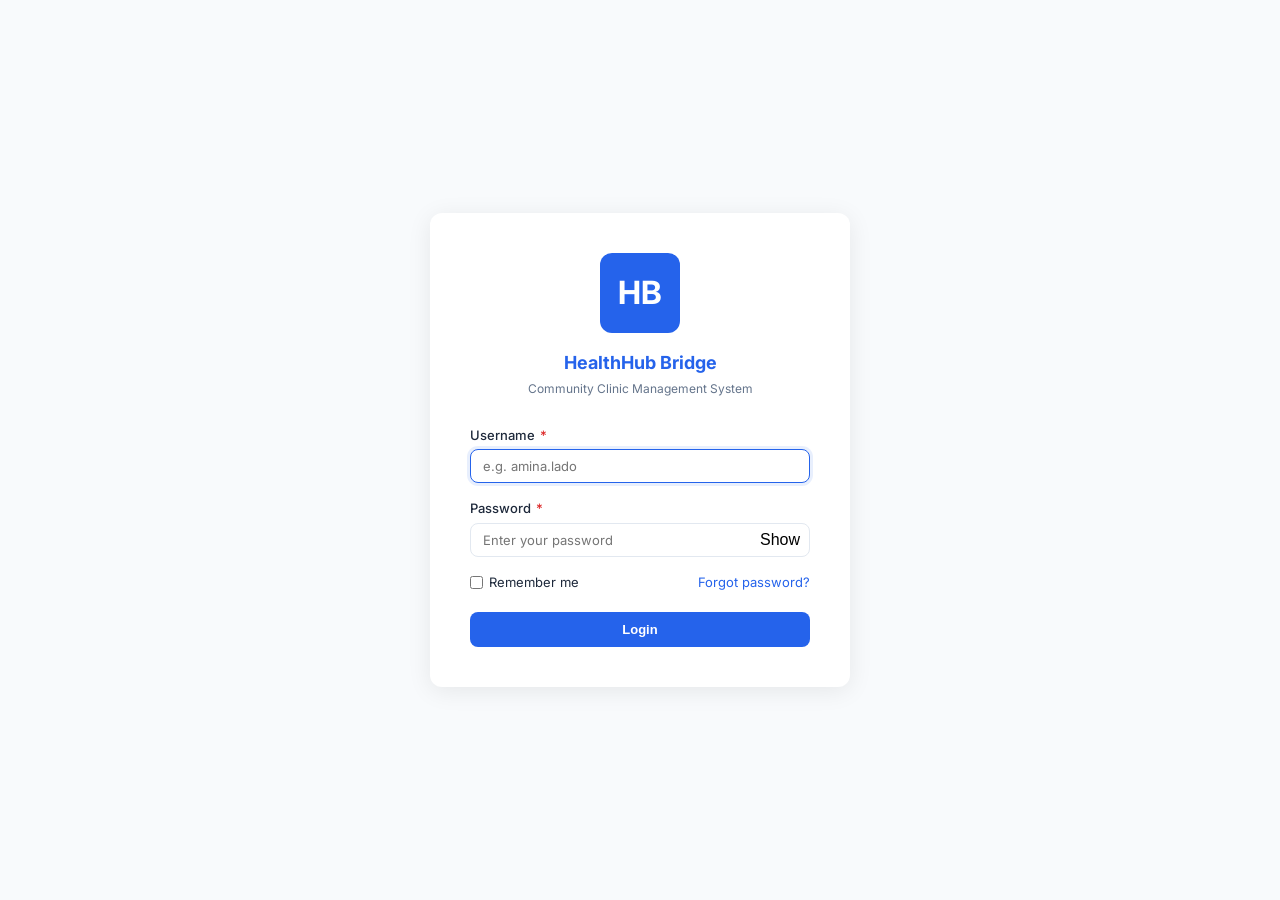
==== frontend/appointments/index.html @ 20149ac3 "feat: implement appointments management page" ====
<!DOCTYPE html>
<html lang="en">
<head>
  <meta charset="UTF-8">
  <meta name="viewport" content="width=device-width, initial-scale=1.0">
  <title>Appointments — CCMS</title>
  <link rel="stylesheet" href="../assets/css/style.css">
</head>
<body>

<div id="global-spinner"
     style="display:none;position:fixed;inset:0;
            background:rgba(255,255,255,0.7);
            z-index:9999;align-items:center;
            justify-content:center;">
  <span class="spinner spinner-dark"
        style="width:36px;height:36px;"></span>
</div>

<div class="modal-overlay" id="view-modal">
  <div class="modal" style="max-width:520px;">
    <div class="modal-header">
      <h3 class="modal-title">Appointment Details</h3>
      <button class="modal-close" onclick="closeViewModal()">X</button>
    </div>

    <div style="margin-bottom:16px;">
      <div style="display:grid;grid-template-columns:1fr 1fr;gap:10px;">
        <div>
          <div style="font-size:11px;color:var(--text-muted);margin-bottom:2px;">Patient Name</div>
          <div style="font-weight:600;font-size:14px;" id="vm-patient-name">—</div>
        </div>
        <div>
          <div style="font-size:11px;color:var(--text-muted);margin-bottom:2px;">Clinic Number</div>
          <div style="font-weight:600;font-size:14px;" id="vm-clinic-number">—</div>
        </div>
        <div>
          <div style="font-size:11px;color:var(--text-muted);margin-bottom:2px;">Doctor</div>
          <div style="font-size:13px;" id="vm-doctor">—</div>
        </div>
        <div>
          <div style="font-size:11px;color:var(--text-muted);margin-bottom:2px;">Date & Time</div>
          <div style="font-size:13px;" id="vm-datetime">—</div>
        </div>
        <div style="grid-column:1/-1;">
          <div style="font-size:11px;color:var(--text-muted);margin-bottom:2px;">Reason</div>
          <div style="font-size:13px;" id="vm-reason">—</div>
        </div>
      </div>
    </div>

    <hr style="border:none;border-top:1px solid var(--border);margin:0 0 16px;">

    <div>
      <div style="font-size:11px;color:var(--text-muted);margin-bottom:10px;font-weight:600;text-transform:uppercase;letter-spacing:.5px;">Consultation Status</div>
      <div style="display:flex;align-items:center;gap:12px;margin-bottom:16px;">
        <div id="vm-step-pending" style="display:flex;align-items:center;gap:6px;font-size:13px;">
          <span id="vm-dot-pending" style="width:10px;height:10px;border-radius:50%;background:#94A3B8;display:inline-block;"></span>
          Pending
        </div>
        <div style="flex:1;height:2px;background:var(--border);" id="vm-line-1"></div>
        <div id="vm-step-approved" style="display:flex;align-items:center;gap:6px;font-size:13px;color:var(--text-muted);">
          <span id="vm-dot-approved" style="width:10px;height:10px;border-radius:50%;background:#E2E8F0;display:inline-block;"></span>
          Approved
        </div>
        <div style="flex:1;height:2px;background:var(--border);" id="vm-line-2"></div>
        <div id="vm-step-completed" style="display:flex;align-items:center;gap:6px;font-size:13px;color:var(--text-muted);">
          <span id="vm-dot-completed" style="width:10px;height:10px;border-radius:50%;background:#E2E8F0;display:inline-block;"></span>
          Completed
        </div>
      </div>

      <div id="vm-actions" style="display:flex;gap:8px;flex-wrap:wrap;"></div>
    </div>

    <div class="modal-footer" style="margin-top:16px;">
      <button class="btn btn-outline" onclick="closeViewModal()">Close</button>
    </div>
  </div>
</div>

<!-- Consultation Modal (doctor only) -->
<div class="modal-overlay" id="consultation-modal">
  <div class="modal" style="max-width:600px;">
    <div class="modal-header">
      <h3 class="modal-title" id="cons-title">Consultation</h3>
      <button class="modal-close" onclick="closeConsultationModal()">X</button>
    </div>

    <div id="cons-patient-banner"
         style="background:var(--bg);border:1px solid var(--border);border-radius:10px;padding:10px 14px;margin-bottom:18px;font-size:13px;display:flex;gap:24px;">
      <div><span style="color:var(--text-muted);">Patient: </span><strong id="cons-patient-name">—</strong></div>
      <div><span style="color:var(--text-muted);">Clinic #: </span><strong id="cons-clinic-num">—</strong></div>
      <div><span style="color:var(--text-muted);">Date: </span><strong id="cons-date">—</strong></div>
    </div>

    <!-- Notes -->
    <div class="form-group">
      <label class="form-label">Consultation Notes</label>
      <textarea id="cons-notes" class="form-control" rows="3"
                placeholder="Observations, examination findings, treatment given..."></textarea>
    </div>

    <!-- Diagnoses -->
    <div class="form-group">
      <label class="form-label">Diagnoses</label>
      <div id="diagnoses-list" style="display:flex;flex-direction:column;gap:6px;margin-bottom:6px;"></div>
      <button type="button" class="btn btn-outline btn-sm" onclick="addDiagnosisRow()">+ Add Diagnosis</button>
    </div>

    <!-- Prescriptions -->
    <div class="form-group">
      <label class="form-label">Prescriptions</label>
      <div id="prescriptions-list" style="display:flex;flex-direction:column;gap:8px;margin-bottom:6px;"></div>
      <button type="button" class="btn btn-outline btn-sm" onclick="addPrescriptionRow()">+ Add Prescription</button>
    </div>

    <div class="modal-footer">
      <button class="btn btn-outline" onclick="closeConsultationModal()">Cancel</button>
      <button class="btn btn-primary" onclick="submitConsultation()">Save &amp; Complete Appointment</button>
    </div>
  </div>
</div>

<div class="modal-overlay" id="booking-modal">
  <div class="modal" style="max-width:540px;">
    <div class="modal-header">
      <h3 class="modal-title">Schedule Appointment</h3>
      <button class="modal-close" onclick="closeBookingModal()">X</button>
    </div>

    <!-- Step indicator -->
    <div style="display:flex;align-items:center;margin-bottom:20px;">
      <div id="step1-indicator" style="display:flex;align-items:center;gap:6px;font-size:12px;font-weight:600;color:#2563EB;">
        <span id="step1-dot" style="width:22px;height:22px;border-radius:50%;background:#2563EB;color:white;display:flex;align-items:center;justify-content:center;font-size:11px;">1</span>
        Patient
      </div>
      <div style="flex:1;height:2px;background:var(--border);margin:0 6px;"></div>
      <div id="step2-indicator" style="display:flex;align-items:center;gap:6px;font-size:12px;font-weight:600;color:var(--text-muted);">
        <span id="step2-dot" style="width:22px;height:22px;border-radius:50%;background:#E2E8F0;color:#94A3B8;display:flex;align-items:center;justify-content:center;font-size:11px;">2</span>
        Doctor & Date
      </div>
      <div style="flex:1;height:2px;background:var(--border);margin:0 6px;"></div>
      <div id="step3-indicator" style="display:flex;align-items:center;gap:6px;font-size:12px;font-weight:600;color:var(--text-muted);">
        <span id="step3-dot" style="width:22px;height:22px;border-radius:50%;background:#E2E8F0;color:#94A3B8;display:flex;align-items:center;justify-content:center;font-size:11px;">3</span>
        Time & Reason
      </div>
    </div>

    <!-- Step 1: Patient -->
    <div id="booking-step-1">
      <div class="form-group">
        <label class="form-label">Search Patient <span class="required">*</span></label>
        <input type="text" id="patient-search-input" class="form-control"
               placeholder="Type patient name or clinic number..." autocomplete="off">
        <div id="patient-search-results"
             style="border:1px solid var(--border);border-radius:8px;max-height:160px;overflow-y:auto;display:none;background:white;box-shadow:var(--shadow);"></div>
        <input type="hidden" id="selected-patient-id">
        <div id="selected-patient-display" style="margin-top:6px;font-size:12px;color:var(--success);font-weight:500;"></div>
      </div>
      <div class="modal-footer">
        <button class="btn btn-outline" onclick="closeBookingModal()">Cancel</button>
        <button class="btn btn-primary" onclick="bookingNextStep(2)">Next: Choose Doctor →</button>
      </div>
    </div>

    <!-- Step 2: Doctor & Date -->
    <div id="booking-step-2" style="display:none;">
      <div class="form-group">
        <label class="form-label">Select Doctor <span class="required">*</span></label>
        <div id="doctor-cards" style="display:grid;grid-template-columns:1fr 1fr;gap:8px;max-height:200px;overflow-y:auto;"></div>
        <input type="hidden" id="booking-doctor">
      </div>
      <div class="form-group">
        <label class="form-label">Appointment Date <span class="required">*</span></label>
        <input type="date" id="booking-date" class="form-control" onchange="loadAvailableSlots()">
        <div style="font-size:11px;color:var(--text-muted);margin-top:4px;">Select a doctor first, then pick a date to see available slots</div>
      </div>
      <div class="modal-footer">
        <button class="btn btn-outline" onclick="bookingNextStep(1)">← Back</button>
        <button class="btn btn-primary" onclick="bookingNextStep(3)">Next: Pick Time →</button>
      </div>
    </div>

    <!-- Step 3: Time & Reason -->
    <div id="booking-step-3" style="display:none;">
      <div class="form-group">
        <label class="form-label">Available Time Slots <span class="required">*</span></label>
        <div id="time-slots" style="display:flex;flex-wrap:wrap;gap:8px;padding:4px 0;">
          <span style="font-size:12px;color:var(--text-muted);">Select a doctor and date first</span>
        </div>
        <input type="hidden" id="selected-time">
      </div>
      <div class="form-group">
        <label class="form-label">Reason for Visit</label>
        <textarea id="booking-reason" class="form-control" rows="2" placeholder="Briefly describe the reason for this appointment..."></textarea>
      </div>
      <div class="modal-footer">
        <button class="btn btn-outline" onclick="bookingNextStep(2)">← Back</button>
        <button class="btn btn-primary" onclick="submitBooking()">Confirm Appointment</button>
      </div>
    </div>

  </div>
</div>

<div class="layout">
  <div id="header-slot"></div>
  <div id="sidebar-slot"></div>

  <main class="main">

    <div class="page-header">
      <h1 class="page-title">Appointments</h1>
      <button class="btn btn-primary"
              data-role="admin,receptionist"
              onclick="openBookingModal()">
        + Schedule Appointment
      </button>
    </div>

    <div class="tabs">
      <button class="tab-btn active"
              onclick="switchView('list', this)">
        List View
      </button>
      <button class="tab-btn"
              onclick="switchView('calendar', this)">
        Calendar View
      </button>
    </div>

    <div style="margin-bottom:16px;">
      <div style="position:relative;max-width:400px;">
        <span style="position:absolute;left:11px;top:50%;transform:translateY(-50%);color:var(--text-muted);font-size:14px;pointer-events:none;">Search</span>
        <input type="text" id="apt-search" placeholder="Search patient, doctor, or reason..."
          style="width:100%;padding:9px 36px;border:1px solid var(--border);border-radius:var(--radius);font-size:13px;font-family:'Inter',sans-serif;outline:none;background:white;color:var(--text);transition:border-color .15s,box-shadow .15s;"
          oninput="filterAppointments(this.value)"
          onfocus="this.style.borderColor='var(--primary)';this.style.boxShadow='0 0 0 3px rgba(37,99,235,0.1)'"
          onblur="this.style.borderColor='var(--border)';this.style.boxShadow='none'" />
        <button id="apt-search-clear" onclick="clearAptSearch()"
          style="display:none;position:absolute;right:10px;top:50%;transform:translateY(-50%);background:none;border:none;color:var(--text-muted);font-size:16px;cursor:pointer;line-height:1;">Clear</button>
      </div>
    </div>

    <div id="view-list">
      <div class="table-wrapper">
        <table>
          <thead>
            <tr>
              <th>Patient</th>
              <th>Doctor</th>
              <th>Date & Time</th>
              <th>Reason</th>
              <th>Status</th>
              <th>Actions</th>
            </tr>
          </thead>
          <tbody id="appointments-tbody">
            <tr><td colspan="6">
              <div class="empty-state">
                <div class="empty-state-text">
                  No appointments booked yet
                </div>
              </div>
            </td></tr>
          </tbody>
        </table>
        <div class="pagination">
          <span class="pagination-info"
                id="apt-pagination-info"></span>
          <div id="apt-pagination-controls"
               style="display:flex;gap:4px;">
          </div>
        </div>
      </div>
    </div>

    <div id="view-calendar" style="display:none;">
      <div class="card">
        <div style="display:flex;
                    align-items:center;
                    justify-content:space-between;
                    margin-bottom:16px;">
          <button class="btn btn-outline btn-sm"
                  onclick="changeWeek(-1)">
            ← Prev Week
          </button>
          <strong id="week-label"
                  style="font-size:14px;">
          </strong>
          <button class="btn btn-outline btn-sm"
                  onclick="changeWeek(1)">
            Next Week →
          </button>
        </div>
        <div id="calendar-grid"
             style="overflow-x:auto;">
        </div>
      </div>
    </div>

  </main>
</div>

<script src="../assets/js/utils.js"></script>
<script>

// Page bootstrap: auth, shell layout, and role-based UI visibility.
authGuard();

document.getElementById('header-slot').outerHTML = renderHeader();
document.getElementById('sidebar-slot').outerHTML = renderSidebar('appointments');

applyRoleVisibility();

// Shared page state for list, booking wizard, and calendar views.
const role = sessionStorage.getItem('role');
let allAppointments = [];
let filteredAppointments = [];
let allDoctors = [];
let currentPage = 1;
const perPage = 10;
let currentWeekOffset = 0;

const doctorColors = ['#DBEAFE', '#DCFCE7', '#FEF3C7', '#FCE7F3', '#EDE9FE'];

// Data loading
async function loadAppointments() {
  try {
    const data = await apiFetch('/api/appointments');
    allAppointments = data?.appointments ?? [];
    filteredAppointments = [...allAppointments];
    currentPage = 1;
    renderTable();
  } catch (e) {
    document.getElementById('appointments-tbody').innerHTML = `
      <tr><td colspan="6">
        <div class="empty-state">
          <div class="empty-state-text">
            Could not load appointments. Please try again.
          </div>
        </div>
      </td></tr>`;
  }
}

async function loadDoctorsForBooking() {
  try {
    const data = await apiFetch('/api/doctors');
    allDoctors = data?.doctors ?? [];
  } catch (e) {}
}

function renderDoctorCards() {
  const container = document.getElementById('doctor-cards');
  if (!container) return;
  if (allDoctors.length === 0) {
    container.innerHTML = `<div style="font-size:13px;color:var(--text-muted);grid-column:1/-1;">No doctors available</div>`;
    return;
  }
  container.innerHTML = allDoctors.map(d => `
    <div id="doc-card-${d.doctor_id}"
         onclick="selectDoctorCard(${d.doctor_id})"
         style="border:2px solid var(--border);border-radius:10px;padding:10px 12px;cursor:pointer;transition:border-color .15s,background .15s;">
      <div style="font-weight:600;font-size:13px;margin-bottom:2px;">${d.full_name}</div>
      <div style="font-size:11px;color:var(--text-muted);">${d.specialization ?? ''}</div>
    </div>
  `).join('');
}

function selectDoctorCard(doctorId) {
  document.getElementById('booking-doctor').value = doctorId;
  document.querySelectorAll('[id^="doc-card-"]').forEach(el => {
    el.style.borderColor = 'var(--border)';
    el.style.background = '';
  });
  const card = document.getElementById(`doc-card-${doctorId}`);
  if (card) { card.style.borderColor = '#2563EB'; card.style.background = '#EFF6FF'; }
  loadAvailableSlots();
}

// Appointment list rendering + search
function renderTable() {
  const tbody = document.getElementById('appointments-tbody');
  const result = paginate(filteredAppointments, currentPage, perPage);

  if (result.items.length === 0) {
    tbody.innerHTML = `
      <tr><td colspan="6">
        <div class="empty-state">
          <div class="empty-state-text">
            No appointments booked yet
          </div>
        </div>
      </td></tr>`;

    document.getElementById('apt-pagination-info').textContent = '';
    document.getElementById('apt-pagination-controls').innerHTML='';
    return;
  }

  tbody.innerHTML = result.items.map(a => `
    <tr>
      <td>
        <div style="font-weight:500;">
          ${a.first_name ?? ''} ${a.last_name ?? ''}
        </div>
      </td>
      <td>${a.doctor_name ?? '—'}</td>
      <td>
        ${formatDate(a.appointment_datetime)}
        <span style="color:var(--text-muted);font-size:12px;">
          ${formatTime(a.appointment_datetime)}
        </span>
      </td>
      <td style="max-width:200px;white-space:nowrap;overflow:hidden;text-overflow:ellipsis;">
        ${a.reason ?? '—'}
      </td>
      <td>${renderStatusTracker(a.status, viewApprovedIds.has(a.appointment_id))}</td>
      <td>
        <div style="display:flex;gap:4px;">
          <button class="btn btn-outline btn-sm" onclick="openViewModal(${a.appointment_id})">View</button>
          ${a.status === 'Scheduled' && (role === 'admin' || role === 'receptionist') ? `
            <button class="btn btn-danger btn-sm" onclick="cancelAppointment(${a.appointment_id})">Cancel</button>
          ` : ''}
        </div>
      </td>
    </tr>
  `).join('');

  document.getElementById('apt-pagination-info').textContent =
    `Showing ${result.start}–${result.end} of ${result.total} appointments`;

  renderPagination('apt-pagination-controls', result.totalPages, currentPage, (page) => {
    currentPage = page;
    renderTable();
  });
}

function renderStatusTracker(status, isApproved) {
  const step = status === 'Completed' ? 3 : (isApproved ? 2 : 1);
  const dot = (active) => `<span style="width:8px;height:8px;border-radius:50%;display:inline-block;background:${active ? '#22C55E' : '#E2E8F0'};"></span>`;
  const line = (active) => `<span style="display:inline-block;width:18px;height:2px;background:${active ? '#22C55E' : '#E2E8F0'};vertical-align:middle;margin:0 2px;"></span>`;
  const label = (text, color, bold) => `<span style="font-size:11px;color:${color};${bold ? 'font-weight:600;' : ''}">${text}</span>`;

  if (status === 'Cancelled' || status === 'No-show') {
    return renderBadge(status);
  }

  return `<div style="display:flex;align-items:center;gap:2px;white-space:nowrap;">
    ${dot(step >= 1)}${label('Pending', step === 1 ? '#F59E0B' : '#64748B', step === 1)}
    ${line(step >= 2)}
    ${dot(step >= 2)}${label('Approved', step === 2 ? '#2563EB' : (step > 2 ? '#64748B' : '#CBD5E1'), step === 2)}
    ${line(step >= 3)}
    ${dot(step >= 3)}${label('Completed', step === 3 ? '#22C55E' : '#CBD5E1', step === 3)}
  </div>`;
}

function filterAppointments(query) {
  const q = query.trim().toLowerCase();
  document.getElementById('apt-search-clear').style.display = q ? 'block' : 'none';
  filteredAppointments = q
    ? allAppointments.filter(a =>
        `${a.first_name ?? ''} ${a.last_name ?? ''}`.toLowerCase().includes(q) ||
        (a.doctor_name ?? '').toLowerCase().includes(q) ||
        (a.reason ?? '').toLowerCase().includes(q) ||
        (a.status ?? '').toLowerCase().includes(q)
      )
    : [...allAppointments];
  currentPage = 1;
  renderTable();
}

function clearAptSearch() {
  const input = document.getElementById('apt-search');
  input.value = '';
  document.getElementById('apt-search-clear').style.display = 'none';
  filteredAppointments = [...allAppointments];
  currentPage = 1;
  renderTable();
  input.focus();
}

function applyFilters() {}
function clearFilters() {}

// Appointment status updates
async function cancelAppointment(id) {
  if (!confirm('Are you sure you want to cancel this appointment?')) return;

  try {
    await apiFetch(`/api/appointments/${id}`, {
      method: 'PATCH',
      body: JSON.stringify({ status: 'Cancelled' })
    });
    showToast('Appointment cancelled', 'success');
    loadAppointments();
  } catch (e) {
    showToast(e.message || 'Failed to cancel appointment', 'error');
  }
}

async function completeAppointment(id) {
  try {
    await apiFetch(`/api/appointments/${id}`, {
      method: 'PATCH',
      body: JSON.stringify({ status: 'Completed' })
    });
    showToast('Appointment marked as completed', 'success');
    await loadAppointments();
    if (document.getElementById('view-calendar').style.display !== 'none') renderCalendar();
  } catch (e) {
    showToast(e.message || 'Failed to update appointment', 'error');
  }
}

// Booking modal workflow (patient -> doctor/date -> slot)
function openBookingModal() {
  document.getElementById('booking-date').min = new Date().toISOString().split('T')[0];
  bookingNextStep(1);
  document.getElementById('booking-modal').classList.add('open');
}

function bookingNextStep(step) {
  if (step === 2 && !document.getElementById('selected-patient-id').value) {
    showToast('Please select a patient first', 'error'); return;
  }
  if (step === 3) {
    if (!document.getElementById('booking-doctor').value) {
      showToast('Please select a doctor', 'error'); return;
    }
    if (!document.getElementById('booking-date').value) {
      showToast('Please select a date', 'error'); return;
    }
  }

  [1, 2, 3].forEach(s => {
    document.getElementById(`booking-step-${s}`).style.display = s === step ? 'block' : 'none';
  });

  if (step === 2) renderDoctorCards();

  const colors = { active: '#2563EB', done: '#22C55E', inactive: '#E2E8F0' };
  const textColors = { active: '#2563EB', done: '#22C55E', inactive: 'var(--text-muted)' };
  [1, 2, 3].forEach(s => {
    const dot = document.getElementById(`step${s}-dot`);
    const ind = document.getElementById(`step${s}-indicator`);
    if (!dot || !ind) return;
    if (s < step) {
      dot.style.background = colors.done; dot.style.color = 'white'; ind.style.color = textColors.done;
    } else if (s === step) {
      dot.style.background = colors.active; dot.style.color = 'white'; ind.style.color = textColors.active;
    } else {
      dot.style.background = colors.inactive; dot.style.color = '#94A3B8'; ind.style.color = textColors.inactive;
    }
  });
}

function closeBookingModal() {
  document.getElementById('booking-modal').classList.remove('open');
  document.getElementById('patient-search-input').value = '';
  document.getElementById('selected-patient-id').value = '';
  document.getElementById('selected-patient-display').textContent = '';
  document.getElementById('booking-doctor').value = '';
  document.getElementById('booking-date').value = '';
  document.getElementById('booking-reason').value = '';
  document.getElementById('time-slots').innerHTML =
    `<span style="font-size:12px;color:var(--text-muted);">Select a doctor and date first</span>`;
  document.getElementById('selected-time').value = '';
  document.querySelectorAll('[id^="doc-card-"]').forEach(el => {
    el.style.borderColor = 'var(--border)';
    el.style.background = '';
  });
  bookingNextStep(1);
}

const searchPatients = debounce(async (query) => {
  if (query.length < 2) {
    document.getElementById('patient-search-results').style.display = 'none';
    return;
  }

  try {
    const data = await apiFetch(`/api/patients?search=${encodeURIComponent(query)}`);
    const patients = data?.patients ?? [];
    const resultsEl = document.getElementById('patient-search-results');

    if (patients.length === 0) {
      resultsEl.innerHTML = `
        <div style="padding:10px 12px;font-size:13px;color:var(--text-muted);">
          No patients found
        </div>`;
    } else {
      resultsEl.innerHTML = patients.slice(0, 6).map(p => `
        <div onclick="selectPatient(${p.patient_id},'${p.first_name} ${p.last_name}','${p.clinic_number}')"
             style="padding:10px 12px;cursor:pointer;font-size:13px;border-bottom:1px solid var(--border);"
             onmouseover="this.style.background='var(--bg)'"
             onmouseout="this.style.background='white'">
          <strong>${p.first_name} ${p.last_name}</strong>
          <span style="color:var(--text-muted);margin-left:6px;">
            ${p.clinic_number}
          </span>
        </div>
      `).join('');
    }

    resultsEl.style.display = 'block';

  } catch (e) {}
}, 300);

document.getElementById('patient-search-input').addEventListener('input', (e) => {
  searchPatients(e.target.value);
});

function selectPatient(id, name, clinicNum) {
  document.getElementById('selected-patient-id').value = id;
  document.getElementById('patient-search-input').value = `${name} (${clinicNum})`;
  document.getElementById('selected-patient-display').textContent = `${name} selected`;
  document.getElementById('patient-search-results').style.display = 'none';
}

document.addEventListener('click', (e) => {
  if (!e.target.closest('#patient-search-input') && !e.target.closest('#patient-search-results')) {
    document.getElementById('patient-search-results').style.display = 'none';
  }
});

async function loadAvailableSlots() {
  const doctorId = document.getElementById('booking-doctor').value;
  const date = document.getElementById('booking-date').value;
  const slotsEl = document.getElementById('time-slots');

  if (!doctorId || !date) return;

  slotsEl.innerHTML = `<span class="spinner spinner-dark" style="width:16px;height:16px;"></span>`;
  document.getElementById('selected-time').value = '';

  try {
    const data = await apiFetch(`/api/doctor-schedules/${doctorId}?date=${date}`);

    if (!data.available) {
      const [y, m, d] = date.split('-').map(Number);
      const dayOfWeek = new Date(y, m - 1, d).getDay();
      const isWeekend = dayOfWeek === 0 || dayOfWeek === 6;
      slotsEl.innerHTML = `<span style="font-size:12px;color:var(--danger);">${isWeekend ? 'Doctor does not work on weekends' : 'Doctor does not work on this day'}</span>`;
      return;
    }

    // Build hourly slots from start_time (e.g. "08:00:00") until 17:00
    const startHour = parseInt((data.start_time ?? '08:00:00').split(':')[0]);
    const allSlots = [];
    for (let h = startHour; h <= 17; h++) {
      allSlots.push(`${String(h).padStart(2,'0')}:00`);
    }

    // Filter out already-booked slots and past slots if booking for today
    const booked = (data.booked_slots ?? []).map(b => {
      const t = b.split(' ')[1] ?? b;
      return t.substring(0, 5);
    });

    const todayStr = new Date().toISOString().split('T')[0];
    const nowHour  = new Date().getHours();

    const available = allSlots.filter(s => {
      if (booked.includes(s)) return false;
      if (date === todayStr && parseInt(s.split(':')[0]) <= nowHour) return false;
      return true;
    });

    if (available.length === 0) {
      slotsEl.innerHTML = `<span style="font-size:12px;color:var(--danger);">No available slots for this date</span>`;
      return;
    }

    slotsEl.innerHTML = available.map(slot => `
      <button type="button" class="btn btn-outline btn-sm" id="slot-${slot}" onclick="selectSlot('${slot}')">
        ${slot}
      </button>
    `).join('');

  } catch (e) {
    slotsEl.innerHTML = `<span style="font-size:12px;color:var(--danger);">Could not load slots. Try again.</span>`;
  }
}

function selectSlot(time) {
  document.querySelectorAll('[id^="slot-"]').forEach(b => {
    b.style.background = '';
    b.style.color = '';
  });

  const btn = document.getElementById(`slot-${time}`);
  if (btn) {
    btn.style.background = 'var(--primary)';
    btn.style.color = 'white';
  }

  document.getElementById('selected-time').value = time;
}

async function submitBooking() {
  const patientId = document.getElementById('selected-patient-id').value;
  const doctorId = document.getElementById('booking-doctor').value;
  const date = document.getElementById('booking-date').value;
  const time = document.getElementById('selected-time').value;
  const reason = document.getElementById('booking-reason').value;

  if (!patientId || !doctorId || !date || !time) {
    showToast('Please select patient, doctor, date and time slot', 'error');
    return;
  }

  try {
    await apiFetch('/api/appointments', {
      method: 'POST',
      body: JSON.stringify({
        patient_id: parseInt(patientId),
        doctor_id:  parseInt(doctorId),
        appointment_datetime: `${date} ${time}:00`,
        reason,
        status: 'Scheduled'
      })
    });

    closeBookingModal();
    showToast('Appointment scheduled successfully', 'success');
    loadAppointments();

  } catch (e) {
    showToast(e.message || 'Failed to schedule appointment', 'error');
  }
}

// List/calendar view switchers
function switchView(view, btn) {
  document.querySelectorAll('.tab-btn').forEach(b => b.classList.remove('active'));
  btn.classList.add('active');

  document.getElementById('view-list').style.display = view === 'list' ? 'block' : 'none';
  document.getElementById('view-calendar').style.display = view === 'calendar' ? 'block' : 'none';

  if (view === 'calendar') renderCalendar();
}

function changeWeek(offset) {
  currentWeekOffset += offset;
  renderCalendar();
}

function renderCalendar() {
  const today = new Date();
  const monday = new Date(today);
  const day = today.getDay();
  const diff = day === 0 ? -6 : 1 - day;
  monday.setDate(today.getDate() + diff + (currentWeekOffset * 7));

  const days = [];
  for (let i = 0; i < 7; i++) {
    const d = new Date(monday);
    d.setDate(monday.getDate() + i);
    days.push(d);
  }

  const dayNames = ['Mon','Tue','Wed','Thu','Fri','Sat','Sun'];
  const hours = [];
  for (let h = 8; h <= 17; h++) {
    hours.push(`${String(h).padStart(2,'0')}:00`);
  }

  const startStr = days[0].toLocaleDateString('en-GB');
  const endStr   = days[6].toLocaleDateString('en-GB');
  document.getElementById('week-label').textContent = `${startStr} — ${endStr}`;

  const todayStr = today.toISOString().split('T')[0];

  // Only show active appointments — completed/cancelled/no-show disappear
  const activeApts = allAppointments.filter(
    a => a.status !== 'Completed' && a.status !== 'Cancelled' && a.status !== 'No-show'
  );

  const borderColors = ['#93C5FD','#86EFAC','#FCD34D','#F9A8D4','#C4B5FD'];

  let html = `<div style="display:grid;grid-template-columns:56px repeat(7,1fr);border:1px solid var(--border);border-radius:8px;overflow:hidden;min-width:700px;">`;

  // Header row
  html += `<div style="background:var(--bg);border-bottom:2px solid var(--border);padding:10px 6px;"></div>`;
  days.forEach((d, i) => {
    const ds = d.toISOString().split('T')[0];
    const isToday = ds === todayStr;
    html += `<div style="background:${isToday ? '#EFF6FF' : 'var(--bg)'};border-bottom:2px solid var(--border);border-left:1px solid var(--border);padding:10px 6px;text-align:center;font-size:12px;font-weight:${isToday ? '700' : '600'};color:${isToday ? 'var(--primary)' : 'var(--text)'}">
      ${dayNames[i]}<br><span style="font-size:14px;">${d.getDate()}</span>
    </div>`;
  });

  // Hour rows
  hours.forEach(hour => {
    html += `<div style="border-bottom:1px solid var(--border);padding:6px;font-size:11px;color:var(--text-muted);background:var(--bg);white-space:nowrap;">${hour}</div>`;
    days.forEach(d => {
      const ds = d.toISOString().split('T')[0];
      const apt = activeApts.find(a => {
        const dt = new Date(a.appointment_datetime);
        if (isNaN(dt.getTime())) return false;
        const aptDate = dt.toISOString().split('T')[0];
        const aptHour = `${String(dt.getUTCHours()).padStart(2,'0')}:00`;
        return aptDate === ds && aptHour === hour;
      });
      if (apt) {
        const colorIdx  = (apt.doctor_id - 1) % doctorColors.length;
        const borderCol = borderColors[(apt.doctor_id - 1) % borderColors.length];
        html += `<div onclick="openViewModal(${apt.appointment_id})"
          style="border-bottom:1px solid var(--border);border-left:3px solid ${borderCol};padding:5px 6px;background:${doctorColors[colorIdx]};cursor:pointer;min-height:44px;transition:opacity .15s;"
          onmouseover="this.style.opacity='.75'" onmouseout="this.style.opacity='1'">
          <div style="font-size:11px;font-weight:700;color:#1E293B;overflow:hidden;text-overflow:ellipsis;white-space:nowrap;">${apt.first_name ?? ''} ${apt.last_name ?? ''}</div>
          <div style="font-size:10px;color:#475569;overflow:hidden;text-overflow:ellipsis;white-space:nowrap;">${apt.doctor_name ?? ''}</div>
          <div style="font-size:10px;color:#64748B;overflow:hidden;text-overflow:ellipsis;white-space:nowrap;font-style:italic;">${apt.reason ?? ''}</div>
        </div>`;
      } else {
        html += `<div style="border-bottom:1px solid var(--border);border-left:1px solid var(--border);min-height:44px;"></div>`;
      }
    });
  });

  html += `</div>`;
  document.getElementById('calendar-grid').innerHTML = html;
}

// View modal (status tracker + role actions)
let viewApprovedIds = new Set();

function openViewModal(id) {
  const a = allAppointments.find(x => x.appointment_id === id);
  if (!a) return;

  document.getElementById('vm-patient-name').textContent = `${a.first_name ?? ''} ${a.last_name ?? ''}`;
  document.getElementById('vm-clinic-number').textContent = a.clinic_number ?? '—';
  document.getElementById('vm-doctor').textContent = a.doctor_name ?? '—';
  document.getElementById('vm-datetime').textContent =
    `${formatDate(a.appointment_datetime)} ${formatTime(a.appointment_datetime)}`;
  document.getElementById('vm-reason').textContent = a.reason ?? '—';

  const isApproved = viewApprovedIds.has(id);
  const status = a.status;

  // Update step indicators
  const dotPending   = document.getElementById('vm-dot-pending');
  const dotApproved  = document.getElementById('vm-dot-approved');
  const dotCompleted = document.getElementById('vm-dot-completed');
  const line1 = document.getElementById('vm-line-1');
  const line2 = document.getElementById('vm-line-2');

  // Reset
  [dotPending, dotApproved, dotCompleted].forEach(d => { d.style.background = '#E2E8F0'; });
  [line1, line2].forEach(l => { l.style.background = 'var(--border)'; });
  document.getElementById('vm-step-pending').style.color = 'var(--text-muted)';
  document.getElementById('vm-step-approved').style.color = 'var(--text-muted)';
  document.getElementById('vm-step-completed').style.color = 'var(--text-muted)';

  if (status === 'Completed') {
    dotPending.style.background = '#22C55E';
    dotApproved.style.background = '#22C55E';
    dotCompleted.style.background = '#22C55E';
    line1.style.background = '#22C55E';
    line2.style.background = '#22C55E';
    document.getElementById('vm-step-pending').style.color = 'var(--text)';
    document.getElementById('vm-step-approved').style.color = 'var(--text)';
    document.getElementById('vm-step-completed').style.color = '#22C55E';
    document.getElementById('vm-step-completed').style.fontWeight = '600';
  } else if (isApproved) {
    dotPending.style.background = '#22C55E';
    dotApproved.style.background = '#2563EB';
    line1.style.background = '#22C55E';
    document.getElementById('vm-step-pending').style.color = 'var(--text)';
    document.getElementById('vm-step-approved').style.color = '#2563EB';
    document.getElementById('vm-step-approved').style.fontWeight = '600';
  } else if (status === 'Scheduled') {
    dotPending.style.background = '#F59E0B';
    document.getElementById('vm-step-pending').style.color = '#F59E0B';
    document.getElementById('vm-step-pending').style.fontWeight = '600';
  } else {
    dotPending.style.background = '#EF4444';
    document.getElementById('vm-step-pending').style.color = '#EF4444';
  }

  // Action buttons
  const actionsEl = document.getElementById('vm-actions');
  actionsEl.innerHTML = '';

  if (role === 'doctor' && status === 'Scheduled') {
    if (!isApproved) {
      const approveBtn = document.createElement('button');
      approveBtn.className = 'btn btn-primary btn-sm';
      approveBtn.textContent = 'Approve for Consultation';
      approveBtn.onclick = () => { viewApprovedIds.add(id); closeViewModal(); openViewModal(id); };
      actionsEl.appendChild(approveBtn);
    } else {
      const consultBtn = document.createElement('button');
      consultBtn.className = 'btn btn-primary btn-sm';
      consultBtn.textContent = 'Start Consultation';
      consultBtn.onclick = () => { closeViewModal(); openConsultationModal(a); };
      actionsEl.appendChild(consultBtn);
    }
  }

  if (role === 'admin' || role === 'receptionist') {
    if (status === 'Scheduled') {
      const cancelBtn = document.createElement('button');
      cancelBtn.className = 'btn btn-danger btn-sm';
      cancelBtn.textContent = 'Cancel Appointment';
      cancelBtn.onclick = () => { cancelAppointment(id); closeViewModal(); };
      actionsEl.appendChild(cancelBtn);
    }
  }

  document.getElementById('view-modal').classList.add('open');
}

function closeViewModal() {
  document.getElementById('view-modal').classList.remove('open');
}

loadDoctorsForBooking();
loadAppointments();

// Consultation modal (doctor workflow)

let consultationAppointment = null;

function openConsultationModal(appt) {
  consultationAppointment = appt;
  document.getElementById('cons-title').textContent =
    `Consultation — ${appt.first_name ?? ''} ${appt.last_name ?? ''}`;
  document.getElementById('cons-patient-name').textContent =
    `${appt.first_name ?? ''} ${appt.last_name ?? ''}`;
  document.getElementById('cons-clinic-num').textContent  = appt.clinic_number ?? '—';
  document.getElementById('cons-date').textContent        = formatDate(appt.appointment_datetime);
  document.getElementById('cons-notes').value             = '';
  document.getElementById('diagnoses-list').innerHTML     = '';
  document.getElementById('prescriptions-list').innerHTML = '';
  addDiagnosisRow();
  addPrescriptionRow();
  document.getElementById('consultation-modal').classList.add('open');
}

function closeConsultationModal() {
  document.getElementById('consultation-modal').classList.remove('open');
  consultationAppointment = null;
}

function addDiagnosisRow() {
  const list = document.getElementById('diagnoses-list');
  const row  = document.createElement('div');
  row.style.cssText = 'display:flex;gap:6px;align-items:center;';
  row.innerHTML = `
    <input type="text" class="form-control diagnosis-input"
           placeholder="e.g. Plasmodium falciparum malaria — uncomplicated"
           style="flex:1;">
    <button type="button" class="btn btn-outline btn-sm"
            onclick="this.parentElement.remove()"
            style="padding:6px 10px;color:var(--danger);border-color:var(--danger);">Remove</button>
  `;
  list.appendChild(row);
}

function addPrescriptionRow() {
  const list = document.getElementById('prescriptions-list');
  const row  = document.createElement('div');
  row.style.cssText = 'border:1px solid var(--border);border-radius:8px;padding:10px 12px;position:relative;';
  row.innerHTML = `
    <button type="button"
            onclick="this.parentElement.remove()"
            style="position:absolute;top:8px;right:8px;background:none;border:none;color:var(--text-muted);font-size:14px;cursor:pointer;line-height:1;">Remove</button>
    <div style="display:grid;grid-template-columns:1fr 1fr;gap:8px;">
      <div class="form-group" style="margin:0;">
        <label class="form-label" style="font-size:11px;">Drug Name <span class="required">*</span></label>
        <input type="text" class="form-control rx-drug" placeholder="e.g. Amoxicillin">
      </div>
      <div class="form-group" style="margin:0;">
        <label class="form-label" style="font-size:11px;">Dosage</label>
        <input type="text" class="form-control rx-dosage" placeholder="e.g. 500mg twice daily">
      </div>
      <div class="form-group" style="margin:0;">
        <label class="form-label" style="font-size:11px;">Duration</label>
        <input type="text" class="form-control rx-duration" placeholder="e.g. 7 days">
      </div>
    </div>
  `;
  list.appendChild(row);
}

async function submitConsultation() {
  const appt = consultationAppointment;
  if (!appt) return;

  const notes = document.getElementById('cons-notes').value.trim();

  const diagnoses = [...document.querySelectorAll('.diagnosis-input')]
    .map(i => i.value.trim()).filter(Boolean);

  const prescriptions = [...document.querySelectorAll('#prescriptions-list > div')]
    .map(row => ({
      drug_name: row.querySelector('.rx-drug')?.value.trim()     || '',
      dosage:    row.querySelector('.rx-dosage')?.value.trim()   || '',
      duration:  row.querySelector('.rx-duration')?.value.trim() || ''
    }))
    .filter(rx => rx.drug_name);

  const rawDt = appt.appointment_datetime ?? '';
  const parsedDt = new Date(rawDt);
  const visitDate = isNaN(parsedDt.getTime())
    ? new Date().toISOString().split('T')[0]
    : parsedDt.toISOString().split('T')[0];

  try {
    await apiFetch('/api/consultations', {
      method: 'POST',
      body: JSON.stringify({
        patient_id:     appt.patient_id,
        doctor_id:      appt.doctor_id,
        appointment_id: appt.appointment_id,
        visit_date:     visitDate,
        notes,
        diagnoses,
        prescriptions
      })
    });
    closeConsultationModal();
    showToast('Consultation saved — appointment completed', 'success');
    loadAppointments();
  } catch (e) {
    showToast(e.message || 'Failed to save consultation', 'error');
  }
}

// Auto-open booking modal and pre-select patient if redirected from registration.
const prefillPatientId = sessionStorage.getItem('prefillAppointmentPatientId');
if (prefillPatientId) {
  sessionStorage.removeItem('prefillAppointmentPatientId');
  // Wait for doctors to load then open modal with patient pre-filled
  apiFetch(`/api/patients/${prefillPatientId}`).then(data => {
    const p = data?.patient;
    if (!p) return;
    openBookingModal();
    document.getElementById('selected-patient-id').value = p.patient_id;
    document.getElementById('patient-search-input').value = `${p.first_name} ${p.last_name} (${p.clinic_number})`;
    document.getElementById('selected-patient-display').textContent = `${p.first_name} ${p.last_name} selected`;
  }).catch(() => openBookingModal());
}

</script>
</body>
</html>
---- frontend/assets/css/style.css ----
/* ── GOOGLE FONT ── */
@import url('https://fonts.googleapis.com/css2?family=Inter:wght@400;500;600;700&display=swap');

/* ── CSS VARIABLES ── */
:root {
  /* Brand Colors */
  --primary:        #2563EB;
  --primary-dark:   #1D4ED8;
  --success:        #16A34A;
  --warning:        #D97706;
  --danger:         #DC2626;
  --bg:             #F8FAFC;
  --surface:        #FFFFFF;
  --text:           #1E293B;
  --text-muted:     #64748B;
  --border:         #E2E8F0;

  /* Layout */
  --sidebar-w:      240px;
  --header-h:       60px;
  --radius:         8px;
  --shadow:         0 1px 3px rgba(0,0,0,0.1);
}

/* ── RESET ── */
*, *::before, *::after { 
  box-sizing: border-box; 
  margin: 0; 
  padding: 0; 
}

body {
  font-family: 'Inter', sans-serif;
  background: var(--bg);
  color: var(--text);
  font-size: 14px;
  line-height: 1.5;
}

/* ── LAYOUT SHELL ── */
/* Used by every page except login */

.layout {
  display: grid;
  grid-template-columns: var(--sidebar-w) 1fr;
  grid-template-rows: var(--header-h) 1fr;
  min-height: 100vh;
}

/* HEADER */
.header {
  grid-column: 1 / -1;
  background: var(--surface);
  border-bottom: 1px solid var(--border);
  display: flex;
  align-items: center;
  padding: 0 24px;
  gap: 16px;
  position: sticky;
  top: 0;
  z-index: 100;
  box-shadow: var(--shadow);
}

.header-logo {
  font-weight: 700;
  font-size: 16px;
  color: var(--primary);
  white-space: nowrap;
}

.header-search {
  flex: 1;
  max-width: 400px;
}

.header-search input {
  width: 100%;
  padding: 8px 12px;
  border: 1px solid var(--border);
  border-radius: var(--radius);
  font-size: 13px;
  outline: none;
}

.header-search input:focus {
  border-color: var(--primary);
}

.header-right {
  margin-left: auto;
  display: flex;
  align-items: center;
  gap: 16px;
}

.header-user {
  display: flex;
  align-items: center;
  gap: 8px;
  font-size: 13px;
}

.role-badge {
  background: var(--primary);
  color: white;
  padding: 2px 8px;
  border-radius: 12px;
  font-size: 11px;
  font-weight: 600;
  text-transform: capitalize;
}

/* Role badge colors matching their 3 roles */
.role-badge.admin        { background: #7C3AED; }
.role-badge.doctor       { background: var(--primary); }
.role-badge.receptionist { background: var(--success); }

/* NOTIFICATION BELL */
.notif-bell {
  position: relative;
  cursor: pointer;
  font-size: 18px;
  background: none;
  border: none;
  color: var(--text-muted);
}

.notif-count {
  position: absolute;
  top: -4px;
  right: -4px;
  background: var(--danger);
  color: white;
  font-size: 10px;
  font-weight: 700;
  width: 16px;
  height: 16px;
  border-radius: 50%;
  display: flex;
  align-items: center;
  justify-content: center;
}

/* SIDEBAR */
.sidebar {
  background: var(--surface);
  border-right: 1px solid var(--border);
  padding: 16px 0;
  overflow-y: auto;
}

.sidebar-nav {
  list-style: none;
}

.sidebar-nav a {
  display: flex;
  align-items: center;
  gap: 10px;
  padding: 10px 20px;
  color: var(--text-muted);
  text-decoration: none;
  font-size: 13px;
  font-weight: 500;
  transition: all 0.15s;
  border-left: 3px solid transparent;
}

.sidebar-nav a:hover {
  background: var(--bg);
  color: var(--primary);
}

.sidebar-nav a.active {
  background: #EFF6FF;
  color: var(--primary);
  border-left-color: var(--primary);
}

/* MAIN CONTENT */
.main {
  padding: 24px;
  overflow-y: auto;
}

/* ── BUTTONS ── */
.btn {
  display: inline-flex;
  align-items: center;
  gap: 6px;
  padding: 8px 16px;
  border-radius: var(--radius);
  font-size: 13px;
  font-weight: 600;
  cursor: pointer;
  border: none;
  transition: all 0.15s;
  text-decoration: none;
}

.btn-primary {
  background: var(--primary);
  color: white;
}
.btn-primary:hover { background: var(--primary-dark); }

.btn-success {
  background: var(--success);
  color: white;
}

.btn-danger {
  background: var(--danger);
  color: white;
}

.btn-outline {
  background: transparent;
  border: 1px solid var(--border);
  color: var(--text);
}
.btn-outline:hover { background: var(--bg); }

.btn-sm {
  padding: 4px 10px;
  font-size: 12px;
}

.btn:disabled {
  opacity: 0.6;
  cursor: not-allowed;
}

/* ── FORMS ── */
.form-group {
  margin-bottom: 16px;
}

.form-label {
  display: block;
  font-size: 13px;
  font-weight: 500;
  margin-bottom: 4px;
  color: var(--text);
}

.form-label .required {
  color: var(--danger);
  margin-left: 2px;
}

.form-control {
  width: 100%;
  padding: 8px 12px;
  border: 1px solid var(--border);
  border-radius: var(--radius);
  font-size: 13px;
  font-family: 'Inter', sans-serif;
  outline: none;
  background: white;
  color: var(--text);
  transition: border-color 0.15s;
}

.form-control:focus {
  border-color: var(--primary);
  box-shadow: 0 0 0 3px rgba(37,99,235,0.1);
}

.form-control.error {
  border-color: var(--danger);
}

.form-error {
  color: var(--danger);
  font-size: 11px;
  margin-top: 4px;
  display: none;
}

.form-error.show { display: block; }

.form-grid-2 {
  display: grid;
  grid-template-columns: 1fr 1fr;
  gap: 16px;
}

/* ── CARDS ── */
.card {
  background: var(--surface);
  border: 1px solid var(--border);
  border-radius: var(--radius);
  padding: 20px;
  box-shadow: var(--shadow);
}

.card-title {
  font-size: 14px;
  font-weight: 600;
  margin-bottom: 16px;
  color: var(--text);
}

/* STAT CARDS for dashboard */
.stat-card {
  background: var(--surface);
  border: 1px solid var(--border);
  border-radius: var(--radius);
  padding: 20px;
  box-shadow: var(--shadow);
}

.stat-card-value {
  font-size: 28px;
  font-weight: 700;
  color: var(--primary);
  line-height: 1;
  margin-bottom: 4px;
}

.stat-card-label {
  font-size: 12px;
  color: var(--text-muted);
  font-weight: 500;
}

.stats-grid {
  display: grid;
  grid-template-columns: repeat(4, 1fr);
  gap: 16px;
  margin-bottom: 24px;
}

/* ── TABLES ── */
.table-wrapper {
  background: var(--surface);
  border: 1px solid var(--border);
  border-radius: var(--radius);
  overflow: hidden;
  box-shadow: var(--shadow);
}

table {
  width: 100%;
  border-collapse: collapse;
}

thead {
  background: var(--bg);
}

th {
  padding: 10px 16px;
  text-align: left;
  font-size: 11px;
  font-weight: 600;
  text-transform: uppercase;
  letter-spacing: 0.05em;
  color: var(--text-muted);
  border-bottom: 1px solid var(--border);
}

td {
  padding: 12px 16px;
  font-size: 13px;
  border-bottom: 1px solid var(--border);
}

tr:last-child td { border-bottom: none; }
tr:hover td { background: #F8FAFC; }

/* ── STATUS BADGES ── */
.badge {
  display: inline-flex;
  align-items: center;
  padding: 3px 10px;
  border-radius: 12px;
  font-size: 11px;
  font-weight: 600;
}

/* Appointment status */
.badge-scheduled  { background: #DBEAFE; color: #1D4ED8; }
.badge-completed  { background: #DCFCE7; color: #15803D; }
.badge-cancelled  { background: #F1F5F9; color: #64748B; }
.badge-no-show    { background: #FEE2E2; color: #B91C1C; }

/* Payment status */
.badge-paid       { background: #DCFCE7; color: #15803D; }
.badge-partial    { background: #FEF3C7; color: #B45309; }
.badge-unpaid     { background: #FEE2E2; color: #B91C1C; }

/* Prescription status */
.badge-active     { background: #DCFCE7; color: #15803D; }
.badge-expired    { background: #FEE2E2; color: #B91C1C; }

/* ── PAGINATION ── */
.pagination {
  display: flex;
  align-items: center;
  gap: 4px;
  padding: 12px 16px;
  border-top: 1px solid var(--border);
}

.pagination-info {
  font-size: 12px;
  color: var(--text-muted);
  margin-right: auto;
}

.page-btn {
  padding: 4px 10px;
  border: 1px solid var(--border);
  background: white;
  border-radius: 6px;
  font-size: 12px;
  cursor: pointer;
}

.page-btn.active {
  background: var(--primary);
  color: white;
  border-color: var(--primary);
}

.page-btn:disabled {
  opacity: 0.4;
  cursor: not-allowed;
}

/* ── MODALS ── */
.modal-overlay {
  position: fixed;
  inset: 0;
  background: rgba(0,0,0,0.5);
  display: flex;
  align-items: center;
  justify-content: center;
  z-index: 1000;
  display: none;
}

.modal-overlay.open { display: flex; }

.modal {
  background: white;
  border-radius: var(--radius);
  padding: 24px;
  width: 100%;
  max-width: 520px;
  max-height: 90vh;
  overflow-y: auto;
  box-shadow: 0 20px 40px rgba(0,0,0,0.15);
}

.modal-header {
  display: flex;
  align-items: center;
  justify-content: space-between;
  margin-bottom: 20px;
}

.modal-title {
  font-size: 16px;
  font-weight: 600;
}

.modal-close {
  background: none;
  border: none;
  font-size: 20px;
  cursor: pointer;
  color: var(--text-muted);
}

.modal-footer {
  display: flex;
  gap: 8px;
  justify-content: flex-end;
  margin-top: 20px;
  padding-top: 16px;
  border-top: 1px solid var(--border);
}

/* ── TABS ── */
.tabs {
  display: flex;
  border-bottom: 2px solid var(--border);
  margin-bottom: 20px;
  gap: 0;
}

.tab-btn {
  padding: 10px 20px;
  background: none;
  border: none;
  font-size: 13px;
  font-weight: 500;
  color: var(--text-muted);
  cursor: pointer;
  border-bottom: 2px solid transparent;
  margin-bottom: -2px;
  transition: all 0.15s;
}

.tab-btn.active {
  color: var(--primary);
  border-bottom-color: var(--primary);
}

.tab-content { display: none; }
.tab-content.active { display: block; }

/* ── STEP WIZARD ── */
.steps {
  display: flex;
  align-items: center;
  margin-bottom: 28px;
}

.step {
  display: flex;
  align-items: center;
  gap: 8px;
  font-size: 13px;
  font-weight: 500;
  color: var(--text-muted);
}

.step-num {
  width: 28px;
  height: 28px;
  border-radius: 50%;
  background: var(--border);
  color: var(--text-muted);
  display: flex;
  align-items: center;
  justify-content: center;
  font-size: 12px;
  font-weight: 700;
}

.step.active .step-num {
  background: var(--primary);
  color: white;
}

.step.done .step-num {
  background: var(--success);
  color: white;
}

.step-line {
  flex: 1;
  height: 2px;
  background: var(--border);
  margin: 0 12px;
}

/* ── TOAST ── */
.toast-container {
  position: fixed;
  bottom: 24px;
  right: 24px;
  z-index: 9999;
  display: flex;
  flex-direction: column;
  gap: 8px;
}

.toast {
  padding: 12px 16px;
  border-radius: var(--radius);
  font-size: 13px;
  font-weight: 500;
  color: white;
  box-shadow: 0 4px 12px rgba(0,0,0,0.15);
  min-width: 240px;
  animation: slideIn 0.2s ease;
}

.toast-success { background: var(--success); }
.toast-error   { background: var(--danger); }
.toast-warning { background: var(--warning); }

@keyframes slideIn {
  from { transform: translateX(100%); opacity: 0; }
  to   { transform: translateX(0);    opacity: 1; }
}

/* ── SPINNER ── */
.spinner {
  width: 20px;
  height: 20px;
  border: 2px solid rgba(255,255,255,0.3);
  border-top-color: white;
  border-radius: 50%;
  animation: spin 0.6s linear infinite;
  display: inline-block;
}

.spinner-dark {
  border-color: rgba(0,0,0,0.1);
  border-top-color: var(--primary);
}

@keyframes spin {
  to { transform: rotate(360deg); }
}

/* ── EMPTY STATE ── */
.empty-state {
  text-align: center;
  padding: 48px 24px;
  color: var(--text-muted);
}

.empty-state-icon { font-size: 40px; margin-bottom: 12px; }
.empty-state-text { font-size: 14px; font-weight: 500; }

/* ── PAGE HEADER ── */
.page-header {
  display: flex;
  align-items: center;
  justify-content: space-between;
  margin-bottom: 24px;
}

.page-title {
  font-size: 20px;
  font-weight: 700;
  color: var(--text);
}

/* ── FILTER BAR ── */
.filter-bar {
  display: flex;
  align-items: center;
  gap: 12px;
  margin-bottom: 16px;
  flex-wrap: wrap;
}

.filter-bar .form-control {
  width: auto;
  min-width: 160px;
}

/* ── LOGIN PAGE ── */
.login-page {
  min-height: 100vh;
  background: var(--bg);
  display: flex;
  align-items: center;
  justify-content: center;
}

.login-card {
  background: white;
  border-radius: 12px;
  padding: 40px;
  width: 100%;
  max-width: 420px;
  box-shadow: 0 4px 24px rgba(0,0,0,0.08);
}

.login-logo {
  text-align: center;
  margin-bottom: 28px;
}

.login-logo h1 {
  font-size: 18px;
  font-weight: 700;
  color: var(--primary);
}

.login-logo p {
  font-size: 12px;
  color: var(--text-muted);
  margin-top: 4px;
}

/* ── RESPONSIVE ── */
@media (max-width: 1024px) {
  .stats-grid {
    grid-template-columns: repeat(2, 1fr);
  }
  .form-grid-2 {
    grid-template-columns: 1fr;
  }
}

@media (max-width: 640px) {
  :root { --sidebar-w: 0px; }
  .sidebar { display: none; }
  .layout {
    grid-template-columns: 1fr;
  }
  .stats-grid {
    grid-template-columns: 1fr 1fr;
  }
  .main { padding: 16px; }
}
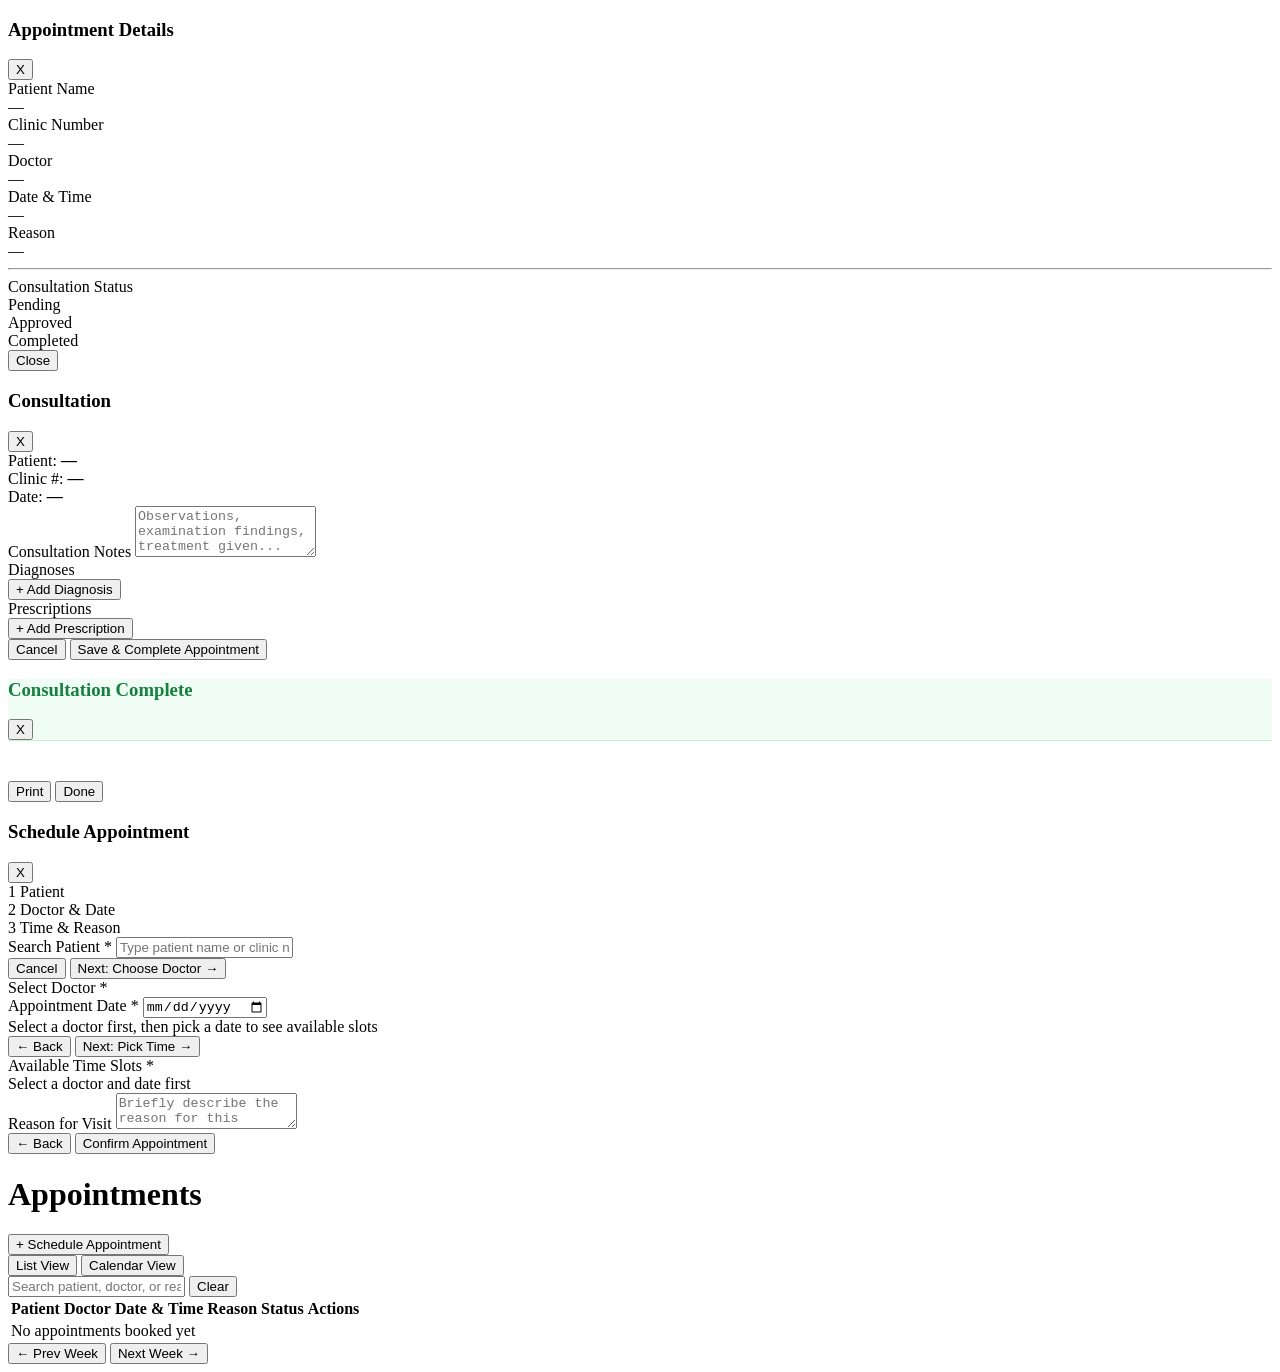
==== commit 9d9d82d7: "Add appointments page with list view, calendar view, and consultation modal" ====
--- a/frontend/appointments/index.html
+++ b/frontend/appointments/index.html
@@ -4,117 +4,121 @@
   <meta charset="UTF-8">
   <meta name="viewport" content="width=device-width, initial-scale=1.0">
   <title>Appointments — CCMS</title>
-  <link rel="stylesheet" href="../assets/css/style.css">
+  <link rel="stylesheet" href="/assets/css/style.css">
+  <link rel="stylesheet" href="/appointments/appointments.css">
 </head>
 <body>
 
-<div id="global-spinner"
-     style="display:none;position:fixed;inset:0;
-            background:rgba(255,255,255,0.7);
-            z-index:9999;align-items:center;
-            justify-content:center;">
-  <span class="spinner spinner-dark"
-        style="width:36px;height:36px;"></span>
-</div>
-
+<!-- Full-page spinner shown while appointments are loading -->
+<div id="global-spinner" class="global-spinner-overlay">
+  <span class="spinner spinner-dark spinner-lg"></span>
+</div>
+
+<!-- View appointment modal — shows details and the 3-step status tracker -->
 <div class="modal-overlay" id="view-modal">
-  <div class="modal" style="max-width:520px;">
+  <div class="modal modal-520">
     <div class="modal-header">
       <h3 class="modal-title">Appointment Details</h3>
       <button class="modal-close" onclick="closeViewModal()">X</button>
     </div>
 
-    <div style="margin-bottom:16px;">
-      <div style="display:grid;grid-template-columns:1fr 1fr;gap:10px;">
+    <!-- Patient and appointment info grid -->
+    <div class="mb-16">
+      <div class="grid-two-col">
         <div>
-          <div style="font-size:11px;color:var(--text-muted);margin-bottom:2px;">Patient Name</div>
-          <div style="font-weight:600;font-size:14px;" id="vm-patient-name">—</div>
+          <div class="meta-label">Patient Name</div>
+          <div class="meta-value" id="vm-patient-name">—</div>
         </div>
         <div>
-          <div style="font-size:11px;color:var(--text-muted);margin-bottom:2px;">Clinic Number</div>
-          <div style="font-weight:600;font-size:14px;" id="vm-clinic-number">—</div>
+          <div class="meta-label">Clinic Number</div>
+          <div class="meta-value" id="vm-clinic-number">—</div>
         </div>
         <div>
-          <div style="font-size:11px;color:var(--text-muted);margin-bottom:2px;">Doctor</div>
-          <div style="font-size:13px;" id="vm-doctor">—</div>
+          <div class="meta-label">Doctor</div>
+          <div class="text-sm" id="vm-doctor">—</div>
         </div>
         <div>
-          <div style="font-size:11px;color:var(--text-muted);margin-bottom:2px;">Date & Time</div>
-          <div style="font-size:13px;" id="vm-datetime">—</div>
-        </div>
-        <div style="grid-column:1/-1;">
-          <div style="font-size:11px;color:var(--text-muted);margin-bottom:2px;">Reason</div>
-          <div style="font-size:13px;" id="vm-reason">—</div>
-        </div>
-      </div>
-    </div>
-
-    <hr style="border:none;border-top:1px solid var(--border);margin:0 0 16px;">
-
+          <div class="meta-label">Date & Time</div>
+          <div class="text-sm" id="vm-datetime">—</div>
+        </div>
+        <div class="full-col">
+          <div class="meta-label">Reason</div>
+          <div class="text-sm" id="vm-reason">—</div>
+        </div>
+      </div>
+    </div>
+
+    <hr class="section-divider">
+
+    <!-- 3-step status tracker: Pending → Approved → Completed -->
+    <!-- appointments.js colours the dots and lines based on the current status -->
     <div>
-      <div style="font-size:11px;color:var(--text-muted);margin-bottom:10px;font-weight:600;text-transform:uppercase;letter-spacing:.5px;">Consultation Status</div>
-      <div style="display:flex;align-items:center;gap:12px;margin-bottom:16px;">
-        <div id="vm-step-pending" style="display:flex;align-items:center;gap:6px;font-size:13px;">
-          <span id="vm-dot-pending" style="width:10px;height:10px;border-radius:50%;background:#94A3B8;display:inline-block;"></span>
+      <div class="status-title">Consultation Status</div>
+      <div class="status-row">
+        <div id="vm-step-pending" class="status-step">
+          <span id="vm-dot-pending" class="status-dot"></span>
           Pending
         </div>
-        <div style="flex:1;height:2px;background:var(--border);" id="vm-line-1"></div>
-        <div id="vm-step-approved" style="display:flex;align-items:center;gap:6px;font-size:13px;color:var(--text-muted);">
-          <span id="vm-dot-approved" style="width:10px;height:10px;border-radius:50%;background:#E2E8F0;display:inline-block;"></span>
+        <div class="status-line" id="vm-line-1"></div>
+        <div id="vm-step-approved" class="status-step status-muted">
+          <span id="vm-dot-approved" class="status-dot status-dot-muted"></span>
           Approved
         </div>
-        <div style="flex:1;height:2px;background:var(--border);" id="vm-line-2"></div>
-        <div id="vm-step-completed" style="display:flex;align-items:center;gap:6px;font-size:13px;color:var(--text-muted);">
-          <span id="vm-dot-completed" style="width:10px;height:10px;border-radius:50%;background:#E2E8F0;display:inline-block;"></span>
+        <div class="status-line" id="vm-line-2"></div>
+        <div id="vm-step-completed" class="status-step status-muted">
+          <span id="vm-dot-completed" class="status-dot status-dot-muted"></span>
           Completed
         </div>
       </div>
 
-      <div id="vm-actions" style="display:flex;gap:8px;flex-wrap:wrap;"></div>
-    </div>
-
-    <div class="modal-footer" style="margin-top:16px;">
+      <!-- Action buttons are injected here by openViewModal() based on role and status -->
+      <div id="vm-actions" class="actions-wrap"></div>
+    </div>
+
+    <div class="modal-footer modal-footer-top">
       <button class="btn btn-outline" onclick="closeViewModal()">Close</button>
     </div>
   </div>
 </div>
 
-<!-- Consultation Modal (doctor only) -->
+<!-- Consultation modal — only doctors see this, opened after approving an appointment -->
 <div class="modal-overlay" id="consultation-modal">
-  <div class="modal" style="max-width:600px;">
+  <div class="modal modal-600">
     <div class="modal-header">
+      <!-- Title is set dynamically to include the patient name -->
       <h3 class="modal-title" id="cons-title">Consultation</h3>
       <button class="modal-close" onclick="closeConsultationModal()">X</button>
     </div>
 
-    <div id="cons-patient-banner"
-         style="background:var(--bg);border:1px solid var(--border);border-radius:10px;padding:10px 14px;margin-bottom:18px;font-size:13px;display:flex;gap:24px;">
-      <div><span style="color:var(--text-muted);">Patient: </span><strong id="cons-patient-name">—</strong></div>
-      <div><span style="color:var(--text-muted);">Clinic #: </span><strong id="cons-clinic-num">—</strong></div>
-      <div><span style="color:var(--text-muted);">Date: </span><strong id="cons-date">—</strong></div>
-    </div>
-
-    <!-- Notes -->
+    <!-- Patient summary banner at the top of the consultation form -->
+    <div id="cons-patient-banner" class="cons-banner">
+      <div><span class="text-muted">Patient: </span><strong id="cons-patient-name">—</strong></div>
+      <div><span class="text-muted">Clinic #: </span><strong id="cons-clinic-num">—</strong></div>
+      <div><span class="text-muted">Date: </span><strong id="cons-date">—</strong></div>
+    </div>
+
+    <!-- General notes field for examination findings and observations -->
     <div class="form-group">
       <label class="form-label">Consultation Notes</label>
       <textarea id="cons-notes" class="form-control" rows="3"
                 placeholder="Observations, examination findings, treatment given..."></textarea>
     </div>
 
-    <!-- Diagnoses -->
+    <!-- Diagnoses section — addDiagnosisRow() appends input rows dynamically -->
     <div class="form-group">
       <label class="form-label">Diagnoses</label>
-      <div id="diagnoses-list" style="display:flex;flex-direction:column;gap:6px;margin-bottom:6px;"></div>
+      <div id="diagnoses-list" class="stack-6 mb-6"></div>
       <button type="button" class="btn btn-outline btn-sm" onclick="addDiagnosisRow()">+ Add Diagnosis</button>
     </div>
 
-    <!-- Prescriptions -->
+    <!-- Prescriptions section — addPrescriptionRow() appends drug/dosage/duration rows -->
     <div class="form-group">
       <label class="form-label">Prescriptions</label>
-      <div id="prescriptions-list" style="display:flex;flex-direction:column;gap:8px;margin-bottom:6px;"></div>
+      <div id="prescriptions-list" class="stack-8 mb-6"></div>
       <button type="button" class="btn btn-outline btn-sm" onclick="addPrescriptionRow()">+ Add Prescription</button>
     </div>
 
+    <!-- Submitting creates a visit, saves diagnoses and prescriptions, then marks the appointment completed -->
     <div class="modal-footer">
       <button class="btn btn-outline" onclick="closeConsultationModal()">Cancel</button>
       <button class="btn btn-primary" onclick="submitConsultation()">Save &amp; Complete Appointment</button>
@@ -122,41 +126,60 @@
   </div>
 </div>
 
+<!-- Post-consultation summary modal — shown after a consultation is saved -->
+<div class="modal-overlay" id="summary-modal">
+  <div class="modal modal-520">
+    <div class="modal-header" style="background:#F0FDF4;border-bottom:1px solid #BBF7D0;">
+      <h3 class="modal-title" style="color:#15803D;">Consultation Complete</h3>
+      <button class="modal-close" onclick="closeSummaryModal()">X</button>
+    </div>
+    <div id="summary-body" style="padding:20px 24px;">
+      <!-- filled dynamically -->
+    </div>
+    <div class="modal-footer">
+      <button class="btn btn-outline" onclick="window.print()">Print</button>
+      <button class="btn btn-primary" onclick="closeSummaryModal()">Done</button>
+    </div>
+  </div>
+</div>
+
+<!-- Booking modal — 3-step wizard: patient search → doctor & date → time slot & reason -->
 <div class="modal-overlay" id="booking-modal">
-  <div class="modal" style="max-width:540px;">
+  <div class="modal modal-540">
     <div class="modal-header">
       <h3 class="modal-title">Schedule Appointment</h3>
       <button class="modal-close" onclick="closeBookingModal()">X</button>
     </div>
 
-    <!-- Step indicator -->
-    <div style="display:flex;align-items:center;margin-bottom:20px;">
-      <div id="step1-indicator" style="display:flex;align-items:center;gap:6px;font-size:12px;font-weight:600;color:#2563EB;">
-        <span id="step1-dot" style="width:22px;height:22px;border-radius:50%;background:#2563EB;color:white;display:flex;align-items:center;justify-content:center;font-size:11px;">1</span>
+    <!-- Step indicator bar — bookingNextStep() updates the dot colours -->
+    <div class="booking-steps">
+      <div id="step1-indicator" class="step-indicator step-active">
+        <span id="step1-dot" class="step-dot step-dot-active">1</span>
         Patient
       </div>
-      <div style="flex:1;height:2px;background:var(--border);margin:0 6px;"></div>
-      <div id="step2-indicator" style="display:flex;align-items:center;gap:6px;font-size:12px;font-weight:600;color:var(--text-muted);">
-        <span id="step2-dot" style="width:22px;height:22px;border-radius:50%;background:#E2E8F0;color:#94A3B8;display:flex;align-items:center;justify-content:center;font-size:11px;">2</span>
+      <div class="step-line"></div>
+      <div id="step2-indicator" class="step-indicator step-inactive">
+        <span id="step2-dot" class="step-dot step-dot-inactive">2</span>
         Doctor & Date
       </div>
-      <div style="flex:1;height:2px;background:var(--border);margin:0 6px;"></div>
-      <div id="step3-indicator" style="display:flex;align-items:center;gap:6px;font-size:12px;font-weight:600;color:var(--text-muted);">
-        <span id="step3-dot" style="width:22px;height:22px;border-radius:50%;background:#E2E8F0;color:#94A3B8;display:flex;align-items:center;justify-content:center;font-size:11px;">3</span>
+      <div class="step-line"></div>
+      <div id="step3-indicator" class="step-indicator step-inactive">
+        <span id="step3-dot" class="step-dot step-dot-inactive">3</span>
         Time & Reason
       </div>
     </div>
 
-    <!-- Step 1: Patient -->
+    <!-- Step 1: search for a patient by name or clinic number -->
     <div id="booking-step-1">
       <div class="form-group">
         <label class="form-label">Search Patient <span class="required">*</span></label>
         <input type="text" id="patient-search-input" class="form-control"
                placeholder="Type patient name or clinic number..." autocomplete="off">
-        <div id="patient-search-results"
-             style="border:1px solid var(--border);border-radius:8px;max-height:160px;overflow-y:auto;display:none;background:white;box-shadow:var(--shadow);"></div>
+        <!-- Dropdown results appear here as the user types -->
+        <div id="patient-search-results" class="search-results"></div>
         <input type="hidden" id="selected-patient-id">
-        <div id="selected-patient-display" style="margin-top:6px;font-size:12px;color:var(--success);font-weight:500;"></div>
+        <!-- Confirmation text shown once a patient is selected -->
+        <div id="selected-patient-display" class="selected-patient"></div>
       </div>
       <div class="modal-footer">
         <button class="btn btn-outline" onclick="closeBookingModal()">Cancel</button>
@@ -164,17 +187,19 @@
       </div>
     </div>
 
-    <!-- Step 2: Doctor & Date -->
-    <div id="booking-step-2" style="display:none;">
+    <!-- Step 2: pick a doctor card and select a date -->
+    <div id="booking-step-2" class="is-hidden">
       <div class="form-group">
         <label class="form-label">Select Doctor <span class="required">*</span></label>
-        <div id="doctor-cards" style="display:grid;grid-template-columns:1fr 1fr;gap:8px;max-height:200px;overflow-y:auto;"></div>
+        <!-- Doctor cards are rendered by renderDoctorCards() in appointments.js -->
+        <div id="doctor-cards" class="doctor-cards"></div>
         <input type="hidden" id="booking-doctor">
       </div>
       <div class="form-group">
         <label class="form-label">Appointment Date <span class="required">*</span></label>
-        <input type="date" id="booking-date" class="form-control" onchange="loadAvailableSlots()">
-        <div style="font-size:11px;color:var(--text-muted);margin-top:4px;">Select a doctor first, then pick a date to see available slots</div>
+        <!-- Changing the date triggers loadAvailableSlots() to fetch open time slots -->
+        <input type="date" id="booking-date" class="form-control" title="Appointment date" onchange="loadAvailableSlots()">
+        <div class="helper-text">Select a doctor first, then pick a date to see available slots</div>
       </div>
       <div class="modal-footer">
         <button class="btn btn-outline" onclick="bookingNextStep(1)">← Back</button>
@@ -182,12 +207,13 @@
       </div>
     </div>
 
-    <!-- Step 3: Time & Reason -->
-    <div id="booking-step-3" style="display:none;">
+    <!-- Step 3: choose a time slot and optionally enter a reason -->
+    <div id="booking-step-3" class="is-hidden">
       <div class="form-group">
         <label class="form-label">Available Time Slots <span class="required">*</span></label>
-        <div id="time-slots" style="display:flex;flex-wrap:wrap;gap:8px;padding:4px 0;">
-          <span style="font-size:12px;color:var(--text-muted);">Select a doctor and date first</span>
+        <!-- Slot buttons are rendered by loadAvailableSlots() — already-booked slots are excluded -->
+        <div id="time-slots" class="time-slots">
+          <span class="hint-text">Select a doctor and date first</span>
         </div>
         <input type="hidden" id="selected-time">
       </div>
@@ -212,6 +238,7 @@
 
     <div class="page-header">
       <h1 class="page-title">Appointments</h1>
+      <!-- Schedule button is hidden for doctors — they can only view and action appointments -->
       <button class="btn btn-primary"
               data-role="admin,receptionist"
               onclick="openBookingModal()">
@@ -219,6 +246,7 @@
       </button>
     </div>
 
+    <!-- Toggle between the list table and the weekly calendar grid -->
     <div class="tabs">
       <button class="tab-btn active"
               onclick="switchView('list', this)">
@@ -230,19 +258,21 @@
       </button>
     </div>
 
-    <div style="margin-bottom:16px;">
-      <div style="position:relative;max-width:400px;">
-        <span style="position:absolute;left:11px;top:50%;transform:translateY(-50%);color:var(--text-muted);font-size:14px;pointer-events:none;">Search</span>
+    <!-- Search bar — filterAppointments() runs on every keystroke -->
+    <div class="mb-16">
+      <div class="apt-search-wrap">
+        <span class="apt-search-icon"></span>
         <input type="text" id="apt-search" placeholder="Search patient, doctor, or reason..."
-          style="width:100%;padding:9px 36px;border:1px solid var(--border);border-radius:var(--radius);font-size:13px;font-family:'Inter',sans-serif;outline:none;background:white;color:var(--text);transition:border-color .15s,box-shadow .15s;"
+          class="apt-search-input"
           oninput="filterAppointments(this.value)"
           onfocus="this.style.borderColor='var(--primary)';this.style.boxShadow='0 0 0 3px rgba(37,99,235,0.1)'"
           onblur="this.style.borderColor='var(--border)';this.style.boxShadow='none'" />
         <button id="apt-search-clear" onclick="clearAptSearch()"
-          style="display:none;position:absolute;right:10px;top:50%;transform:translateY(-50%);background:none;border:none;color:var(--text-muted);font-size:16px;cursor:pointer;line-height:1;">Clear</button>
-      </div>
-    </div>
-
+          class="apt-search-clear">Clear</button>
+      </div>
+    </div>
+
+    <!-- List view: paginated table of all appointments -->
     <div id="view-list">
       <div class="table-wrapper">
         <table>
@@ -256,6 +286,7 @@
               <th>Actions</th>
             </tr>
           </thead>
+          <!-- Rows are injected by renderTable() in appointments.js -->
           <tbody id="appointments-tbody">
             <tr><td colspan="6">
               <div class="empty-state">
@@ -266,36 +297,33 @@
             </td></tr>
           </tbody>
         </table>
+        <!-- Pagination info and controls rendered by renderTable() -->
         <div class="pagination">
           <span class="pagination-info"
                 id="apt-pagination-info"></span>
-          <div id="apt-pagination-controls"
-               style="display:flex;gap:4px;">
+          <div id="apt-pagination-controls" class="pagination-controls">
           </div>
         </div>
       </div>
     </div>
 
-    <div id="view-calendar" style="display:none;">
+    <!-- Calendar view: weekly grid — hidden by default, shown when the Calendar tab is clicked -->
+    <div id="view-calendar" class="is-hidden">
       <div class="card">
-        <div style="display:flex;
-                    align-items:center;
-                    justify-content:space-between;
-                    margin-bottom:16px;">
+        <!-- Week navigation — changeWeek() shifts the offset and re-renders the grid -->
+        <div class="calendar-header-row">
           <button class="btn btn-outline btn-sm"
                   onclick="changeWeek(-1)">
             ← Prev Week
           </button>
-          <strong id="week-label"
-                  style="font-size:14px;">
-          </strong>
+          <strong id="week-label" class="week-label"></strong>
           <button class="btn btn-outline btn-sm"
                   onclick="changeWeek(1)">
             Next Week →
           </button>
         </div>
-        <div id="calendar-grid"
-             style="overflow-x:auto;">
+        <!-- Calendar grid is built entirely by renderCalendar() in appointments.js -->
+        <div id="calendar-grid" class="calendar-grid-wrap">
         </div>
       </div>
     </div>
@@ -303,752 +331,7 @@
   </main>
 </div>
 
-<script src="../assets/js/utils.js"></script>
-<script>
-
-// Page bootstrap: auth, shell layout, and role-based UI visibility.
-authGuard();
-
-document.getElementById('header-slot').outerHTML = renderHeader();
-document.getElementById('sidebar-slot').outerHTML = renderSidebar('appointments');
-
-applyRoleVisibility();
-
-// Shared page state for list, booking wizard, and calendar views.
-const role = sessionStorage.getItem('role');
-let allAppointments = [];
-let filteredAppointments = [];
-let allDoctors = [];
-let currentPage = 1;
-const perPage = 10;
-let currentWeekOffset = 0;
-
-const doctorColors = ['#DBEAFE', '#DCFCE7', '#FEF3C7', '#FCE7F3', '#EDE9FE'];
-
-// Data loading
-async function loadAppointments() {
-  try {
-    const data = await apiFetch('/api/appointments');
-    allAppointments = data?.appointments ?? [];
-    filteredAppointments = [...allAppointments];
-    currentPage = 1;
-    renderTable();
-  } catch (e) {
-    document.getElementById('appointments-tbody').innerHTML = `
-      <tr><td colspan="6">
-        <div class="empty-state">
-          <div class="empty-state-text">
-            Could not load appointments. Please try again.
-          </div>
-        </div>
-      </td></tr>`;
-  }
-}
-
-async function loadDoctorsForBooking() {
-  try {
-    const data = await apiFetch('/api/doctors');
-    allDoctors = data?.doctors ?? [];
-  } catch (e) {}
-}
-
-function renderDoctorCards() {
-  const container = document.getElementById('doctor-cards');
-  if (!container) return;
-  if (allDoctors.length === 0) {
-    container.innerHTML = `<div style="font-size:13px;color:var(--text-muted);grid-column:1/-1;">No doctors available</div>`;
-    return;
-  }
-  container.innerHTML = allDoctors.map(d => `
-    <div id="doc-card-${d.doctor_id}"
-         onclick="selectDoctorCard(${d.doctor_id})"
-         style="border:2px solid var(--border);border-radius:10px;padding:10px 12px;cursor:pointer;transition:border-color .15s,background .15s;">
-      <div style="font-weight:600;font-size:13px;margin-bottom:2px;">${d.full_name}</div>
-      <div style="font-size:11px;color:var(--text-muted);">${d.specialization ?? ''}</div>
-    </div>
-  `).join('');
-}
-
-function selectDoctorCard(doctorId) {
-  document.getElementById('booking-doctor').value = doctorId;
-  document.querySelectorAll('[id^="doc-card-"]').forEach(el => {
-    el.style.borderColor = 'var(--border)';
-    el.style.background = '';
-  });
-  const card = document.getElementById(`doc-card-${doctorId}`);
-  if (card) { card.style.borderColor = '#2563EB'; card.style.background = '#EFF6FF'; }
-  loadAvailableSlots();
-}
-
-// Appointment list rendering + search
-function renderTable() {
-  const tbody = document.getElementById('appointments-tbody');
-  const result = paginate(filteredAppointments, currentPage, perPage);
-
-  if (result.items.length === 0) {
-    tbody.innerHTML = `
-      <tr><td colspan="6">
-        <div class="empty-state">
-          <div class="empty-state-text">
-            No appointments booked yet
-          </div>
-        </div>
-      </td></tr>`;
-
-    document.getElementById('apt-pagination-info').textContent = '';
-    document.getElementById('apt-pagination-controls').innerHTML='';
-    return;
-  }
-
-  tbody.innerHTML = result.items.map(a => `
-    <tr>
-      <td>
-        <div style="font-weight:500;">
-          ${a.first_name ?? ''} ${a.last_name ?? ''}
-        </div>
-      </td>
-      <td>${a.doctor_name ?? '—'}</td>
-      <td>
-        ${formatDate(a.appointment_datetime)}
-        <span style="color:var(--text-muted);font-size:12px;">
-          ${formatTime(a.appointment_datetime)}
-        </span>
-      </td>
-      <td style="max-width:200px;white-space:nowrap;overflow:hidden;text-overflow:ellipsis;">
-        ${a.reason ?? '—'}
-      </td>
-      <td>${renderStatusTracker(a.status, viewApprovedIds.has(a.appointment_id))}</td>
-      <td>
-        <div style="display:flex;gap:4px;">
-          <button class="btn btn-outline btn-sm" onclick="openViewModal(${a.appointment_id})">View</button>
-          ${a.status === 'Scheduled' && (role === 'admin' || role === 'receptionist') ? `
-            <button class="btn btn-danger btn-sm" onclick="cancelAppointment(${a.appointment_id})">Cancel</button>
-          ` : ''}
-        </div>
-      </td>
-    </tr>
-  `).join('');
-
-  document.getElementById('apt-pagination-info').textContent =
-    `Showing ${result.start}–${result.end} of ${result.total} appointments`;
-
-  renderPagination('apt-pagination-controls', result.totalPages, currentPage, (page) => {
-    currentPage = page;
-    renderTable();
-  });
-}
-
-function renderStatusTracker(status, isApproved) {
-  const step = status === 'Completed' ? 3 : (isApproved ? 2 : 1);
-  const dot = (active) => `<span style="width:8px;height:8px;border-radius:50%;display:inline-block;background:${active ? '#22C55E' : '#E2E8F0'};"></span>`;
-  const line = (active) => `<span style="display:inline-block;width:18px;height:2px;background:${active ? '#22C55E' : '#E2E8F0'};vertical-align:middle;margin:0 2px;"></span>`;
-  const label = (text, color, bold) => `<span style="font-size:11px;color:${color};${bold ? 'font-weight:600;' : ''}">${text}</span>`;
-
-  if (status === 'Cancelled' || status === 'No-show') {
-    return renderBadge(status);
-  }
-
-  return `<div style="display:flex;align-items:center;gap:2px;white-space:nowrap;">
-    ${dot(step >= 1)}${label('Pending', step === 1 ? '#F59E0B' : '#64748B', step === 1)}
-    ${line(step >= 2)}
-    ${dot(step >= 2)}${label('Approved', step === 2 ? '#2563EB' : (step > 2 ? '#64748B' : '#CBD5E1'), step === 2)}
-    ${line(step >= 3)}
-    ${dot(step >= 3)}${label('Completed', step === 3 ? '#22C55E' : '#CBD5E1', step === 3)}
-  </div>`;
-}
-
-function filterAppointments(query) {
-  const q = query.trim().toLowerCase();
-  document.getElementById('apt-search-clear').style.display = q ? 'block' : 'none';
-  filteredAppointments = q
-    ? allAppointments.filter(a =>
-        `${a.first_name ?? ''} ${a.last_name ?? ''}`.toLowerCase().includes(q) ||
-        (a.doctor_name ?? '').toLowerCase().includes(q) ||
-        (a.reason ?? '').toLowerCase().includes(q) ||
-        (a.status ?? '').toLowerCase().includes(q)
-      )
-    : [...allAppointments];
-  currentPage = 1;
-  renderTable();
-}
-
-function clearAptSearch() {
-  const input = document.getElementById('apt-search');
-  input.value = '';
-  document.getElementById('apt-search-clear').style.display = 'none';
-  filteredAppointments = [...allAppointments];
-  currentPage = 1;
-  renderTable();
-  input.focus();
-}
-
-function applyFilters() {}
-function clearFilters() {}
-
-// Appointment status updates
-async function cancelAppointment(id) {
-  if (!confirm('Are you sure you want to cancel this appointment?')) return;
-
-  try {
-    await apiFetch(`/api/appointments/${id}`, {
-      method: 'PATCH',
-      body: JSON.stringify({ status: 'Cancelled' })
-    });
-    showToast('Appointment cancelled', 'success');
-    loadAppointments();
-  } catch (e) {
-    showToast(e.message || 'Failed to cancel appointment', 'error');
-  }
-}
-
-async function completeAppointment(id) {
-  try {
-    await apiFetch(`/api/appointments/${id}`, {
-      method: 'PATCH',
-      body: JSON.stringify({ status: 'Completed' })
-    });
-    showToast('Appointment marked as completed', 'success');
-    await loadAppointments();
-    if (document.getElementById('view-calendar').style.display !== 'none') renderCalendar();
-  } catch (e) {
-    showToast(e.message || 'Failed to update appointment', 'error');
-  }
-}
-
-// Booking modal workflow (patient -> doctor/date -> slot)
-function openBookingModal() {
-  document.getElementById('booking-date').min = new Date().toISOString().split('T')[0];
-  bookingNextStep(1);
-  document.getElementById('booking-modal').classList.add('open');
-}
-
-function bookingNextStep(step) {
-  if (step === 2 && !document.getElementById('selected-patient-id').value) {
-    showToast('Please select a patient first', 'error'); return;
-  }
-  if (step === 3) {
-    if (!document.getElementById('booking-doctor').value) {
-      showToast('Please select a doctor', 'error'); return;
-    }
-    if (!document.getElementById('booking-date').value) {
-      showToast('Please select a date', 'error'); return;
-    }
-  }
-
-  [1, 2, 3].forEach(s => {
-    document.getElementById(`booking-step-${s}`).style.display = s === step ? 'block' : 'none';
-  });
-
-  if (step === 2) renderDoctorCards();
-
-  const colors = { active: '#2563EB', done: '#22C55E', inactive: '#E2E8F0' };
-  const textColors = { active: '#2563EB', done: '#22C55E', inactive: 'var(--text-muted)' };
-  [1, 2, 3].forEach(s => {
-    const dot = document.getElementById(`step${s}-dot`);
-    const ind = document.getElementById(`step${s}-indicator`);
-    if (!dot || !ind) return;
-    if (s < step) {
-      dot.style.background = colors.done; dot.style.color = 'white'; ind.style.color = textColors.done;
-    } else if (s === step) {
-      dot.style.background = colors.active; dot.style.color = 'white'; ind.style.color = textColors.active;
-    } else {
-      dot.style.background = colors.inactive; dot.style.color = '#94A3B8'; ind.style.color = textColors.inactive;
-    }
-  });
-}
-
-function closeBookingModal() {
-  document.getElementById('booking-modal').classList.remove('open');
-  document.getElementById('patient-search-input').value = '';
-  document.getElementById('selected-patient-id').value = '';
-  document.getElementById('selected-patient-display').textContent = '';
-  document.getElementById('booking-doctor').value = '';
-  document.getElementById('booking-date').value = '';
-  document.getElementById('booking-reason').value = '';
-  document.getElementById('time-slots').innerHTML =
-    `<span style="font-size:12px;color:var(--text-muted);">Select a doctor and date first</span>`;
-  document.getElementById('selected-time').value = '';
-  document.querySelectorAll('[id^="doc-card-"]').forEach(el => {
-    el.style.borderColor = 'var(--border)';
-    el.style.background = '';
-  });
-  bookingNextStep(1);
-}
-
-const searchPatients = debounce(async (query) => {
-  if (query.length < 2) {
-    document.getElementById('patient-search-results').style.display = 'none';
-    return;
-  }
-
-  try {
-    const data = await apiFetch(`/api/patients?search=${encodeURIComponent(query)}`);
-    const patients = data?.patients ?? [];
-    const resultsEl = document.getElementById('patient-search-results');
-
-    if (patients.length === 0) {
-      resultsEl.innerHTML = `
-        <div style="padding:10px 12px;font-size:13px;color:var(--text-muted);">
-          No patients found
-        </div>`;
-    } else {
-      resultsEl.innerHTML = patients.slice(0, 6).map(p => `
-        <div onclick="selectPatient(${p.patient_id},'${p.first_name} ${p.last_name}','${p.clinic_number}')"
-             style="padding:10px 12px;cursor:pointer;font-size:13px;border-bottom:1px solid var(--border);"
-             onmouseover="this.style.background='var(--bg)'"
-             onmouseout="this.style.background='white'">
-          <strong>${p.first_name} ${p.last_name}</strong>
-          <span style="color:var(--text-muted);margin-left:6px;">
-            ${p.clinic_number}
-          </span>
-        </div>
-      `).join('');
-    }
-
-    resultsEl.style.display = 'block';
-
-  } catch (e) {}
-}, 300);
-
-document.getElementById('patient-search-input').addEventListener('input', (e) => {
-  searchPatients(e.target.value);
-});
-
-function selectPatient(id, name, clinicNum) {
-  document.getElementById('selected-patient-id').value = id;
-  document.getElementById('patient-search-input').value = `${name} (${clinicNum})`;
-  document.getElementById('selected-patient-display').textContent = `${name} selected`;
-  document.getElementById('patient-search-results').style.display = 'none';
-}
-
-document.addEventListener('click', (e) => {
-  if (!e.target.closest('#patient-search-input') && !e.target.closest('#patient-search-results')) {
-    document.getElementById('patient-search-results').style.display = 'none';
-  }
-});
-
-async function loadAvailableSlots() {
-  const doctorId = document.getElementById('booking-doctor').value;
-  const date = document.getElementById('booking-date').value;
-  const slotsEl = document.getElementById('time-slots');
-
-  if (!doctorId || !date) return;
-
-  slotsEl.innerHTML = `<span class="spinner spinner-dark" style="width:16px;height:16px;"></span>`;
-  document.getElementById('selected-time').value = '';
-
-  try {
-    const data = await apiFetch(`/api/doctor-schedules/${doctorId}?date=${date}`);
-
-    if (!data.available) {
-      const [y, m, d] = date.split('-').map(Number);
-      const dayOfWeek = new Date(y, m - 1, d).getDay();
-      const isWeekend = dayOfWeek === 0 || dayOfWeek === 6;
-      slotsEl.innerHTML = `<span style="font-size:12px;color:var(--danger);">${isWeekend ? 'Doctor does not work on weekends' : 'Doctor does not work on this day'}</span>`;
-      return;
-    }
-
-    // Build hourly slots from start_time (e.g. "08:00:00") until 17:00
-    const startHour = parseInt((data.start_time ?? '08:00:00').split(':')[0]);
-    const allSlots = [];
-    for (let h = startHour; h <= 17; h++) {
-      allSlots.push(`${String(h).padStart(2,'0')}:00`);
-    }
-
-    // Filter out already-booked slots and past slots if booking for today
-    const booked = (data.booked_slots ?? []).map(b => {
-      const t = b.split(' ')[1] ?? b;
-      return t.substring(0, 5);
-    });
-
-    const todayStr = new Date().toISOString().split('T')[0];
-    const nowHour  = new Date().getHours();
-
-    const available = allSlots.filter(s => {
-      if (booked.includes(s)) return false;
-      if (date === todayStr && parseInt(s.split(':')[0]) <= nowHour) return false;
-      return true;
-    });
-
-    if (available.length === 0) {
-      slotsEl.innerHTML = `<span style="font-size:12px;color:var(--danger);">No available slots for this date</span>`;
-      return;
-    }
-
-    slotsEl.innerHTML = available.map(slot => `
-      <button type="button" class="btn btn-outline btn-sm" id="slot-${slot}" onclick="selectSlot('${slot}')">
-        ${slot}
-      </button>
-    `).join('');
-
-  } catch (e) {
-    slotsEl.innerHTML = `<span style="font-size:12px;color:var(--danger);">Could not load slots. Try again.</span>`;
-  }
-}
-
-function selectSlot(time) {
-  document.querySelectorAll('[id^="slot-"]').forEach(b => {
-    b.style.background = '';
-    b.style.color = '';
-  });
-
-  const btn = document.getElementById(`slot-${time}`);
-  if (btn) {
-    btn.style.background = 'var(--primary)';
-    btn.style.color = 'white';
-  }
-
-  document.getElementById('selected-time').value = time;
-}
-
-async function submitBooking() {
-  const patientId = document.getElementById('selected-patient-id').value;
-  const doctorId = document.getElementById('booking-doctor').value;
-  const date = document.getElementById('booking-date').value;
-  const time = document.getElementById('selected-time').value;
-  const reason = document.getElementById('booking-reason').value;
-
-  if (!patientId || !doctorId || !date || !time) {
-    showToast('Please select patient, doctor, date and time slot', 'error');
-    return;
-  }
-
-  try {
-    await apiFetch('/api/appointments', {
-      method: 'POST',
-      body: JSON.stringify({
-        patient_id: parseInt(patientId),
-        doctor_id:  parseInt(doctorId),
-        appointment_datetime: `${date} ${time}:00`,
-        reason,
-        status: 'Scheduled'
-      })
-    });
-
-    closeBookingModal();
-    showToast('Appointment scheduled successfully', 'success');
-    loadAppointments();
-
-  } catch (e) {
-    showToast(e.message || 'Failed to schedule appointment', 'error');
-  }
-}
-
-// List/calendar view switchers
-function switchView(view, btn) {
-  document.querySelectorAll('.tab-btn').forEach(b => b.classList.remove('active'));
-  btn.classList.add('active');
-
-  document.getElementById('view-list').style.display = view === 'list' ? 'block' : 'none';
-  document.getElementById('view-calendar').style.display = view === 'calendar' ? 'block' : 'none';
-
-  if (view === 'calendar') renderCalendar();
-}
-
-function changeWeek(offset) {
-  currentWeekOffset += offset;
-  renderCalendar();
-}
-
-function renderCalendar() {
-  const today = new Date();
-  const monday = new Date(today);
-  const day = today.getDay();
-  const diff = day === 0 ? -6 : 1 - day;
-  monday.setDate(today.getDate() + diff + (currentWeekOffset * 7));
-
-  const days = [];
-  for (let i = 0; i < 7; i++) {
-    const d = new Date(monday);
-    d.setDate(monday.getDate() + i);
-    days.push(d);
-  }
-
-  const dayNames = ['Mon','Tue','Wed','Thu','Fri','Sat','Sun'];
-  const hours = [];
-  for (let h = 8; h <= 17; h++) {
-    hours.push(`${String(h).padStart(2,'0')}:00`);
-  }
-
-  const startStr = days[0].toLocaleDateString('en-GB');
-  const endStr   = days[6].toLocaleDateString('en-GB');
-  document.getElementById('week-label').textContent = `${startStr} — ${endStr}`;
-
-  const todayStr = today.toISOString().split('T')[0];
-
-  // Only show active appointments — completed/cancelled/no-show disappear
-  const activeApts = allAppointments.filter(
-    a => a.status !== 'Completed' && a.status !== 'Cancelled' && a.status !== 'No-show'
-  );
-
-  const borderColors = ['#93C5FD','#86EFAC','#FCD34D','#F9A8D4','#C4B5FD'];
-
-  let html = `<div style="display:grid;grid-template-columns:56px repeat(7,1fr);border:1px solid var(--border);border-radius:8px;overflow:hidden;min-width:700px;">`;
-
-  // Header row
-  html += `<div style="background:var(--bg);border-bottom:2px solid var(--border);padding:10px 6px;"></div>`;
-  days.forEach((d, i) => {
-    const ds = d.toISOString().split('T')[0];
-    const isToday = ds === todayStr;
-    html += `<div style="background:${isToday ? '#EFF6FF' : 'var(--bg)'};border-bottom:2px solid var(--border);border-left:1px solid var(--border);padding:10px 6px;text-align:center;font-size:12px;font-weight:${isToday ? '700' : '600'};color:${isToday ? 'var(--primary)' : 'var(--text)'}">
-      ${dayNames[i]}<br><span style="font-size:14px;">${d.getDate()}</span>
-    </div>`;
-  });
-
-  // Hour rows
-  hours.forEach(hour => {
-    html += `<div style="border-bottom:1px solid var(--border);padding:6px;font-size:11px;color:var(--text-muted);background:var(--bg);white-space:nowrap;">${hour}</div>`;
-    days.forEach(d => {
-      const ds = d.toISOString().split('T')[0];
-      const apt = activeApts.find(a => {
-        const dt = new Date(a.appointment_datetime);
-        if (isNaN(dt.getTime())) return false;
-        const aptDate = dt.toISOString().split('T')[0];
-        const aptHour = `${String(dt.getUTCHours()).padStart(2,'0')}:00`;
-        return aptDate === ds && aptHour === hour;
-      });
-      if (apt) {
-        const colorIdx  = (apt.doctor_id - 1) % doctorColors.length;
-        const borderCol = borderColors[(apt.doctor_id - 1) % borderColors.length];
-        html += `<div onclick="openViewModal(${apt.appointment_id})"
-          style="border-bottom:1px solid var(--border);border-left:3px solid ${borderCol};padding:5px 6px;background:${doctorColors[colorIdx]};cursor:pointer;min-height:44px;transition:opacity .15s;"
-          onmouseover="this.style.opacity='.75'" onmouseout="this.style.opacity='1'">
-          <div style="font-size:11px;font-weight:700;color:#1E293B;overflow:hidden;text-overflow:ellipsis;white-space:nowrap;">${apt.first_name ?? ''} ${apt.last_name ?? ''}</div>
-          <div style="font-size:10px;color:#475569;overflow:hidden;text-overflow:ellipsis;white-space:nowrap;">${apt.doctor_name ?? ''}</div>
-          <div style="font-size:10px;color:#64748B;overflow:hidden;text-overflow:ellipsis;white-space:nowrap;font-style:italic;">${apt.reason ?? ''}</div>
-        </div>`;
-      } else {
-        html += `<div style="border-bottom:1px solid var(--border);border-left:1px solid var(--border);min-height:44px;"></div>`;
-      }
-    });
-  });
-
-  html += `</div>`;
-  document.getElementById('calendar-grid').innerHTML = html;
-}
-
-// View modal (status tracker + role actions)
-let viewApprovedIds = new Set();
-
-function openViewModal(id) {
-  const a = allAppointments.find(x => x.appointment_id === id);
-  if (!a) return;
-
-  document.getElementById('vm-patient-name').textContent = `${a.first_name ?? ''} ${a.last_name ?? ''}`;
-  document.getElementById('vm-clinic-number').textContent = a.clinic_number ?? '—';
-  document.getElementById('vm-doctor').textContent = a.doctor_name ?? '—';
-  document.getElementById('vm-datetime').textContent =
-    `${formatDate(a.appointment_datetime)} ${formatTime(a.appointment_datetime)}`;
-  document.getElementById('vm-reason').textContent = a.reason ?? '—';
-
-  const isApproved = viewApprovedIds.has(id);
-  const status = a.status;
-
-  // Update step indicators
-  const dotPending   = document.getElementById('vm-dot-pending');
-  const dotApproved  = document.getElementById('vm-dot-approved');
-  const dotCompleted = document.getElementById('vm-dot-completed');
-  const line1 = document.getElementById('vm-line-1');
-  const line2 = document.getElementById('vm-line-2');
-
-  // Reset
-  [dotPending, dotApproved, dotCompleted].forEach(d => { d.style.background = '#E2E8F0'; });
-  [line1, line2].forEach(l => { l.style.background = 'var(--border)'; });
-  document.getElementById('vm-step-pending').style.color = 'var(--text-muted)';
-  document.getElementById('vm-step-approved').style.color = 'var(--text-muted)';
-  document.getElementById('vm-step-completed').style.color = 'var(--text-muted)';
-
-  if (status === 'Completed') {
-    dotPending.style.background = '#22C55E';
-    dotApproved.style.background = '#22C55E';
-    dotCompleted.style.background = '#22C55E';
-    line1.style.background = '#22C55E';
-    line2.style.background = '#22C55E';
-    document.getElementById('vm-step-pending').style.color = 'var(--text)';
-    document.getElementById('vm-step-approved').style.color = 'var(--text)';
-    document.getElementById('vm-step-completed').style.color = '#22C55E';
-    document.getElementById('vm-step-completed').style.fontWeight = '600';
-  } else if (isApproved) {
-    dotPending.style.background = '#22C55E';
-    dotApproved.style.background = '#2563EB';
-    line1.style.background = '#22C55E';
-    document.getElementById('vm-step-pending').style.color = 'var(--text)';
-    document.getElementById('vm-step-approved').style.color = '#2563EB';
-    document.getElementById('vm-step-approved').style.fontWeight = '600';
-  } else if (status === 'Scheduled') {
-    dotPending.style.background = '#F59E0B';
-    document.getElementById('vm-step-pending').style.color = '#F59E0B';
-    document.getElementById('vm-step-pending').style.fontWeight = '600';
-  } else {
-    dotPending.style.background = '#EF4444';
-    document.getElementById('vm-step-pending').style.color = '#EF4444';
-  }
-
-  // Action buttons
-  const actionsEl = document.getElementById('vm-actions');
-  actionsEl.innerHTML = '';
-
-  if (role === 'doctor' && status === 'Scheduled') {
-    if (!isApproved) {
-      const approveBtn = document.createElement('button');
-      approveBtn.className = 'btn btn-primary btn-sm';
-      approveBtn.textContent = 'Approve for Consultation';
-      approveBtn.onclick = () => { viewApprovedIds.add(id); closeViewModal(); openViewModal(id); };
-      actionsEl.appendChild(approveBtn);
-    } else {
-      const consultBtn = document.createElement('button');
-      consultBtn.className = 'btn btn-primary btn-sm';
-      consultBtn.textContent = 'Start Consultation';
-      consultBtn.onclick = () => { closeViewModal(); openConsultationModal(a); };
-      actionsEl.appendChild(consultBtn);
-    }
-  }
-
-  if (role === 'admin' || role === 'receptionist') {
-    if (status === 'Scheduled') {
-      const cancelBtn = document.createElement('button');
-      cancelBtn.className = 'btn btn-danger btn-sm';
-      cancelBtn.textContent = 'Cancel Appointment';
-      cancelBtn.onclick = () => { cancelAppointment(id); closeViewModal(); };
-      actionsEl.appendChild(cancelBtn);
-    }
-  }
-
-  document.getElementById('view-modal').classList.add('open');
-}
-
-function closeViewModal() {
-  document.getElementById('view-modal').classList.remove('open');
-}
-
-loadDoctorsForBooking();
-loadAppointments();
-
-// Consultation modal (doctor workflow)
-
-let consultationAppointment = null;
-
-function openConsultationModal(appt) {
-  consultationAppointment = appt;
-  document.getElementById('cons-title').textContent =
-    `Consultation — ${appt.first_name ?? ''} ${appt.last_name ?? ''}`;
-  document.getElementById('cons-patient-name').textContent =
-    `${appt.first_name ?? ''} ${appt.last_name ?? ''}`;
-  document.getElementById('cons-clinic-num').textContent  = appt.clinic_number ?? '—';
-  document.getElementById('cons-date').textContent        = formatDate(appt.appointment_datetime);
-  document.getElementById('cons-notes').value             = '';
-  document.getElementById('diagnoses-list').innerHTML     = '';
-  document.getElementById('prescriptions-list').innerHTML = '';
-  addDiagnosisRow();
-  addPrescriptionRow();
-  document.getElementById('consultation-modal').classList.add('open');
-}
-
-function closeConsultationModal() {
-  document.getElementById('consultation-modal').classList.remove('open');
-  consultationAppointment = null;
-}
-
-function addDiagnosisRow() {
-  const list = document.getElementById('diagnoses-list');
-  const row  = document.createElement('div');
-  row.style.cssText = 'display:flex;gap:6px;align-items:center;';
-  row.innerHTML = `
-    <input type="text" class="form-control diagnosis-input"
-           placeholder="e.g. Plasmodium falciparum malaria — uncomplicated"
-           style="flex:1;">
-    <button type="button" class="btn btn-outline btn-sm"
-            onclick="this.parentElement.remove()"
-            style="padding:6px 10px;color:var(--danger);border-color:var(--danger);">Remove</button>
-  `;
-  list.appendChild(row);
-}
-
-function addPrescriptionRow() {
-  const list = document.getElementById('prescriptions-list');
-  const row  = document.createElement('div');
-  row.style.cssText = 'border:1px solid var(--border);border-radius:8px;padding:10px 12px;position:relative;';
-  row.innerHTML = `
-    <button type="button"
-            onclick="this.parentElement.remove()"
-            style="position:absolute;top:8px;right:8px;background:none;border:none;color:var(--text-muted);font-size:14px;cursor:pointer;line-height:1;">Remove</button>
-    <div style="display:grid;grid-template-columns:1fr 1fr;gap:8px;">
-      <div class="form-group" style="margin:0;">
-        <label class="form-label" style="font-size:11px;">Drug Name <span class="required">*</span></label>
-        <input type="text" class="form-control rx-drug" placeholder="e.g. Amoxicillin">
-      </div>
-      <div class="form-group" style="margin:0;">
-        <label class="form-label" style="font-size:11px;">Dosage</label>
-        <input type="text" class="form-control rx-dosage" placeholder="e.g. 500mg twice daily">
-      </div>
-      <div class="form-group" style="margin:0;">
-        <label class="form-label" style="font-size:11px;">Duration</label>
-        <input type="text" class="form-control rx-duration" placeholder="e.g. 7 days">
-      </div>
-    </div>
-  `;
-  list.appendChild(row);
-}
-
-async function submitConsultation() {
-  const appt = consultationAppointment;
-  if (!appt) return;
-
-  const notes = document.getElementById('cons-notes').value.trim();
-
-  const diagnoses = [...document.querySelectorAll('.diagnosis-input')]
-    .map(i => i.value.trim()).filter(Boolean);
-
-  const prescriptions = [...document.querySelectorAll('#prescriptions-list > div')]
-    .map(row => ({
-      drug_name: row.querySelector('.rx-drug')?.value.trim()     || '',
-      dosage:    row.querySelector('.rx-dosage')?.value.trim()   || '',
-      duration:  row.querySelector('.rx-duration')?.value.trim() || ''
-    }))
-    .filter(rx => rx.drug_name);
-
-  const rawDt = appt.appointment_datetime ?? '';
-  const parsedDt = new Date(rawDt);
-  const visitDate = isNaN(parsedDt.getTime())
-    ? new Date().toISOString().split('T')[0]
-    : parsedDt.toISOString().split('T')[0];
-
-  try {
-    await apiFetch('/api/consultations', {
-      method: 'POST',
-      body: JSON.stringify({
-        patient_id:     appt.patient_id,
-        doctor_id:      appt.doctor_id,
-        appointment_id: appt.appointment_id,
-        visit_date:     visitDate,
-        notes,
-        diagnoses,
-        prescriptions
-      })
-    });
-    closeConsultationModal();
-    showToast('Consultation saved — appointment completed', 'success');
-    loadAppointments();
-  } catch (e) {
-    showToast(e.message || 'Failed to save consultation', 'error');
-  }
-}
-
-// Auto-open booking modal and pre-select patient if redirected from registration.
-const prefillPatientId = sessionStorage.getItem('prefillAppointmentPatientId');
-if (prefillPatientId) {
-  sessionStorage.removeItem('prefillAppointmentPatientId');
-  // Wait for doctors to load then open modal with patient pre-filled
-  apiFetch(`/api/patients/${prefillPatientId}`).then(data => {
-    const p = data?.patient;
-    if (!p) return;
-    openBookingModal();
-    document.getElementById('selected-patient-id').value = p.patient_id;
-    document.getElementById('patient-search-input').value = `${p.first_name} ${p.last_name} (${p.clinic_number})`;
-    document.getElementById('selected-patient-display').textContent = `${p.first_name} ${p.last_name} selected`;
-  }).catch(() => openBookingModal());
-}
-
-</script>
+<script src="/assets/js/utils.js"></script>
+<script src="/appointments/appointments.js"></script>
 </body>
 </html>
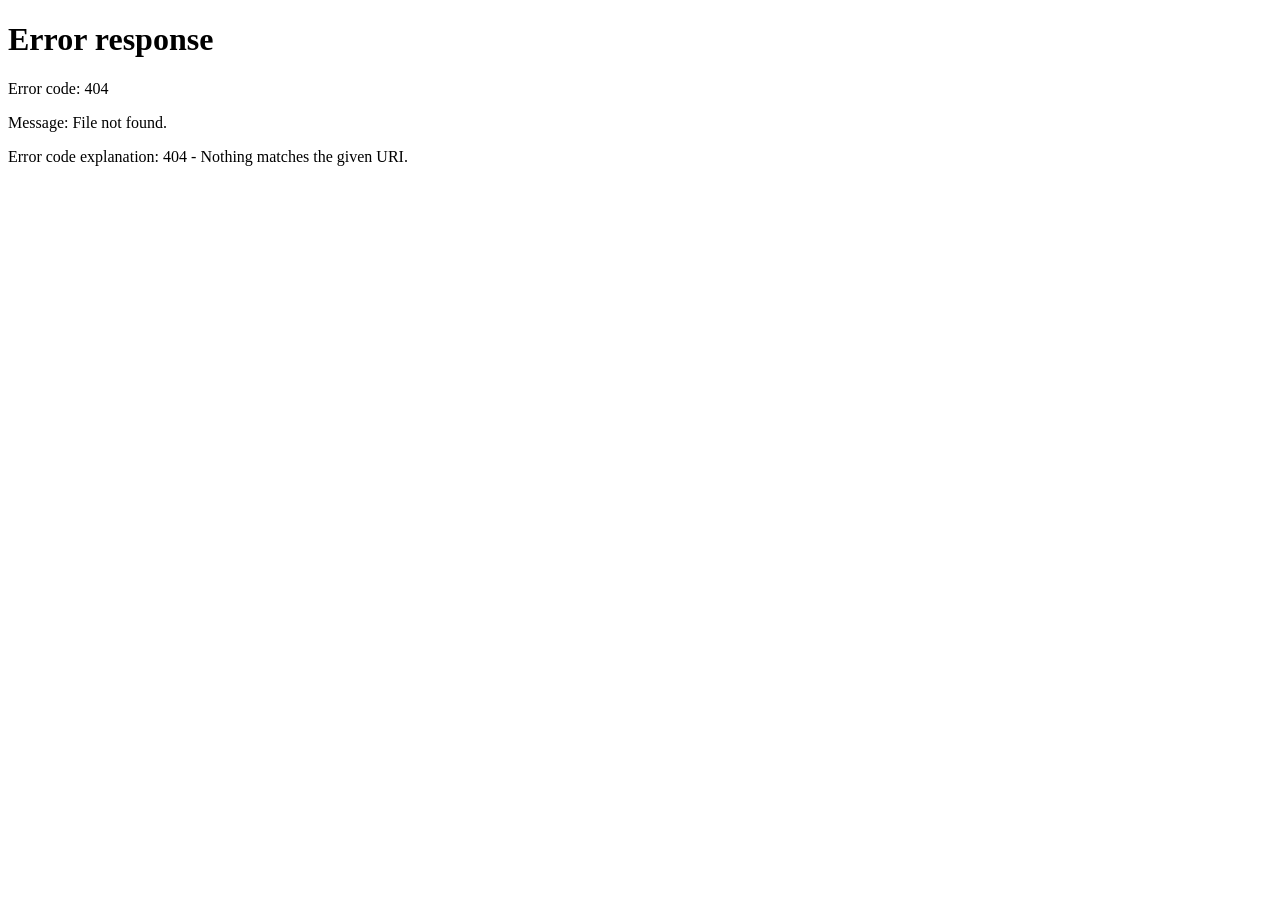
==== commit 805ab4cc: "fix asset paths and extract inline styles into appointments.css" ====
--- a/frontend/appointments/index.html
+++ b/frontend/appointments/index.html
@@ -4,8 +4,8 @@
   <meta charset="UTF-8">
   <meta name="viewport" content="width=device-width, initial-scale=1.0">
   <title>Appointments — CCMS</title>
-  <link rel="stylesheet" href="/assets/css/style.css">
-  <link rel="stylesheet" href="/appointments/appointments.css">
+  <link rel="stylesheet" href="../assets/css/style.css">
+  <link rel="stylesheet" href="appointments.css">
 </head>
 <body>
 
@@ -129,11 +129,11 @@
 <!-- Post-consultation summary modal — shown after a consultation is saved -->
 <div class="modal-overlay" id="summary-modal">
   <div class="modal modal-520">
-    <div class="modal-header" style="background:#F0FDF4;border-bottom:1px solid #BBF7D0;">
-      <h3 class="modal-title" style="color:#15803D;">Consultation Complete</h3>
+    <div class="modal-header summary-modal-header">
+      <h3 class="modal-title summary-modal-title">Consultation Complete</h3>
       <button class="modal-close" onclick="closeSummaryModal()">X</button>
     </div>
-    <div id="summary-body" style="padding:20px 24px;">
+    <div id="summary-body" class="summary-modal-body">
       <!-- filled dynamically -->
     </div>
     <div class="modal-footer">
@@ -264,9 +264,7 @@
         <span class="apt-search-icon"></span>
         <input type="text" id="apt-search" placeholder="Search patient, doctor, or reason..."
           class="apt-search-input"
-          oninput="filterAppointments(this.value)"
-          onfocus="this.style.borderColor='var(--primary)';this.style.boxShadow='0 0 0 3px rgba(37,99,235,0.1)'"
-          onblur="this.style.borderColor='var(--border)';this.style.boxShadow='none'" />
+          oninput="filterAppointments(this.value)" />
         <button id="apt-search-clear" onclick="clearAptSearch()"
           class="apt-search-clear">Clear</button>
       </div>
@@ -331,7 +329,7 @@
   </main>
 </div>
 
-<script src="/assets/js/utils.js"></script>
-<script src="/appointments/appointments.js"></script>
+<script src="../assets/js/utils.js"></script>
+<script src="appointments.js"></script>
 </body>
 </html>
--- a/frontend/assets/css/style.css
+++ b/frontend/assets/css/style.css
@@ -0,0 +1,976 @@
+/* Import Google Font for typography */
+@import url('https://fonts.googleapis.com/css2?family=Inter:wght@400;500;600;700&display=swap');
+
+/* CSS Custom Properties - Design System Variables */
+:root {
+  /* Color scheme */
+  --primary:        #2563EB;
+  --primary-dark:   #1D4ED8;
+  --success:        #16A34A;
+  --warning:        #D97706;
+  --danger:         #DC2626;
+  --bg:             #F8FAFC;
+  --surface:        #FFFFFF;
+  --text:           #1E293B;
+  --text-muted:     #64748B;
+  --border:         #E2E8F0;
+
+  /* Layout dimensions */
+  --sidebar-w:      240px;
+  --header-h:       60px;
+  --radius:         8px;
+  --shadow:         0 1px 3px rgba(0,0,0,0.1);
+
+  /* Spacing scale */
+  --spacing-xs:     4px;
+  --spacing-sm:     8px;
+  --spacing-md:     12px;
+  --spacing-lg:     16px;
+  --spacing-xl:     24px;
+  --spacing-2xl:    40px;
+
+  /* Radius aliases */
+  --radius-sm:      4px;
+  --radius-md:      8px;
+  --radius-lg:      12px;
+
+  /* Shadow aliases */
+  --shadow-sm:      0 1px 3px rgba(0,0,0,0.08);
+
+  /* Color aliases */
+  --bg-light:       #F8FAFC;
+  --text-light:     #64748B;
+
+  /* Transition */
+  --transition-base: 0.15s;
+}
+
+/* Reset default browser styles */
+*, *::before, *::after { 
+  box-sizing: border-box; 
+  margin: 0; 
+  padding: 0; 
+}
+
+body {
+  font-family: 'Inter', sans-serif;
+  background: var(--bg);
+  color: var(--text);
+  font-size: 14px;
+  line-height: 1.5;
+}
+
+/* Main layout grid - used by all pages except login */
+.layout {
+  display: grid;
+  grid-template-columns: var(--sidebar-w) 1fr;
+  grid-template-rows: var(--header-h) 1fr;
+  min-height: 100vh;
+}
+
+/* Top navigation header */
+.header {
+  grid-column: 1 / -1;
+  background: var(--surface);
+  border-bottom: 1px solid var(--border);
+  display: flex;
+  align-items: center;
+  padding: 0 24px;
+  gap: 16px;
+  position: sticky;
+  top: 0;
+  z-index: 100;
+  box-shadow: var(--shadow);
+}
+
+.header-logo {
+  font-weight: 700;
+  font-size: 16px;
+  color: var(--primary);
+  white-space: nowrap;
+}
+
+.header-search {
+  flex: 1;
+  max-width: 400px;
+}
+
+.header-search input {
+  width: 100%;
+  padding: 8px 12px;
+  border: 1px solid var(--border);
+  border-radius: var(--radius);
+  font-size: 13px;
+  outline: none;
+}
+
+.header-search input:focus {
+  border-color: var(--primary);
+}
+
+.header-right {
+  margin-left: auto;
+  display: flex;
+  align-items: center;
+  gap: 16px;
+}
+
+.header-user {
+  display: flex;
+  align-items: center;
+  gap: 8px;
+  font-size: 13px;
+}
+
+.role-badge {
+  background: var(--primary);
+  color: white;
+  padding: 2px 8px;
+  border-radius: 12px;
+  font-size: 11px;
+  font-weight: 600;
+  text-transform: capitalize;
+}
+
+/* Role badge colors matching their 3 roles */
+.role-badge.admin        { background: #7C3AED; }
+.role-badge.doctor       { background: var(--primary); }
+.role-badge.receptionist { background: var(--success); }
+
+/* Notification bell icon with badge */
+.notif-bell {
+  position: relative;
+  cursor: pointer;
+  font-size: 18px;
+  background: none;
+  border: none;
+  color: var(--text-muted);
+}
+
+.notif-count {
+  position: absolute;
+  top: -4px;
+  right: -4px;
+  background: var(--danger);
+  color: white;
+  font-size: 10px;
+  font-weight: 700;
+  width: 16px;
+  height: 16px;
+  border-radius: 50%;
+  display: flex;
+  align-items: center;
+  justify-content: center;
+}
+
+/* Left sidebar navigation panel */
+.sidebar {
+  background: var(--surface);
+  border-right: 1px solid var(--border);
+  padding: 16px 0;
+  overflow-y: auto;
+}
+
+.sidebar-nav {
+  list-style: none;
+}
+
+.sidebar-nav a {
+  display: flex;
+  align-items: center;
+  gap: 10px;
+  padding: 10px 20px;
+  color: var(--text-muted);
+  text-decoration: none;
+  font-size: 13px;
+  font-weight: 500;
+  transition: all 0.15s;
+  border-left: 3px solid transparent;
+}
+
+.sidebar-nav a:hover {
+  background: var(--bg);
+  color: var(--primary);
+}
+
+.sidebar-nav a.active {
+  background: #EFF6FF;
+  color: var(--primary);
+  border-left-color: var(--primary);
+}
+
+/* Main content area */
+.main {
+  padding: 24px;
+  overflow-y: auto;
+}
+
+/* Button styles and variants */
+.btn {
+  display: inline-flex;
+  align-items: center;
+  gap: 6px;
+  padding: 8px 16px;
+  border-radius: var(--radius);
+  font-size: 13px;
+  font-weight: 600;
+  cursor: pointer;
+  border: none;
+  transition: all 0.15s;
+  text-decoration: none;
+}
+
+.btn-primary {
+  background: var(--primary);
+  color: white;
+}
+.btn-primary:hover { background: var(--primary-dark); }
+
+.btn-success {
+  background: var(--success);
+  color: white;
+}
+
+.btn-danger {
+  background: var(--danger);
+  color: white;
+}
+
+.btn-outline {
+  background: transparent;
+  border: 1px solid var(--border);
+  color: var(--text);
+}
+.btn-outline:hover { background: var(--bg); }
+
+.btn-sm {
+  padding: 4px 10px;
+  font-size: 12px;
+}
+
+.btn:disabled {
+  opacity: 0.6;
+  cursor: not-allowed;
+}
+
+/* Form elements and input styles */
+.form-group {
+  margin-bottom: 16px;
+}
+
+.form-label {
+  display: block;
+  font-size: 13px;
+  font-weight: 500;
+  margin-bottom: 4px;
+  color: var(--text);
+}
+
+.form-label .required {
+  color: var(--danger);
+  margin-left: 2px;
+}
+
+.form-control {
+  width: 100%;
+  padding: 8px 12px;
+  border: 1px solid var(--border);
+  border-radius: var(--radius);
+  font-size: 13px;
+  font-family: 'Inter', sans-serif;
+  outline: none;
+  background: white;
+  color: var(--text);
+  transition: border-color 0.15s;
+}
+
+.form-control:focus {
+  border-color: var(--primary);
+  box-shadow: 0 0 0 3px rgba(37,99,235,0.1);
+}
+
+.form-control.error {
+  border-color: var(--danger);
+}
+
+.form-error {
+  color: var(--danger);
+  font-size: 11px;
+  margin-top: 4px;
+  display: none;
+}
+
+.form-error.show { display: block; }
+
+.form-grid-2 {
+  display: grid;
+  grid-template-columns: 1fr 1fr;
+  gap: 16px;
+}
+
+/* Card container component */
+.card {
+  background: var(--surface);
+  border: 1px solid var(--border);
+  border-radius: var(--radius);
+  padding: 20px;
+  box-shadow: var(--shadow);
+}
+
+.card-title {
+  font-size: 14px;
+  font-weight: 600;
+  margin-bottom: 16px;
+  color: var(--text);
+}
+
+/* STAT CARDS for dashboard */
+.stat-card {
+  background: var(--surface);
+  border: 1px solid var(--border);
+  border-radius: var(--radius);
+  padding: 20px;
+  box-shadow: var(--shadow);
+}
+
+.stat-card-value {
+  font-size: 28px;
+  font-weight: 700;
+  color: var(--primary);
+  line-height: 1;
+  margin-bottom: 4px;
+}
+
+.stat-card-label {
+  font-size: 12px;
+  color: var(--text-muted);
+  font-weight: 500;
+}
+
+.stats-grid {
+  display: grid;
+  grid-template-columns: repeat(4, 1fr);
+  gap: 16px;
+  margin-bottom: 24px;
+}
+
+/* Data table styles */
+.table-wrapper {
+  background: var(--surface);
+  border: 1px solid var(--border);
+  border-radius: var(--radius);
+  overflow: hidden;
+  box-shadow: var(--shadow);
+}
+
+table {
+  width: 100%;
+  border-collapse: collapse;
+}
+
+thead {
+  background: var(--bg);
+}
+
+th {
+  padding: 10px 16px;
+  text-align: left;
+  font-size: 11px;
+  font-weight: 600;
+  text-transform: uppercase;
+  letter-spacing: 0.05em;
+  color: var(--text-muted);
+  border-bottom: 1px solid var(--border);
+}
+
+td {
+  padding: 12px 16px;
+  font-size: 13px;
+  border-bottom: 1px solid var(--border);
+}
+
+tr:last-child td { border-bottom: none; }
+tr:hover td { background: #F8FAFC; }
+
+/* Status badge styles matching database enum values */
+.badge {
+  display: inline-flex;
+  align-items: center;
+  padding: 3px 10px;
+  border-radius: 12px;
+  font-size: 11px;
+  font-weight: 600;
+}
+
+/* Appointment status colors */
+.badge-scheduled  { background: #DBEAFE; color: #1D4ED8; }
+.badge-completed  { background: #DCFCE7; color: #15803D; }
+.badge-cancelled  { background: #F1F5F9; color: #64748B; }
+.badge-no-show    { background: #FEE2E2; color: #B91C1C; }
+
+/* Payment status colors */
+.badge-paid       { background: #DCFCE7; color: #15803D; }
+.badge-partial    { background: #FEF3C7; color: #B45309; }
+.badge-unpaid     { background: #FEE2E2; color: #B91C1C; }
+
+/* Prescription status colors */
+.badge-active     { background: #DCFCE7; color: #15803D; }
+.badge-expired    { background: #FEE2E2; color: #B91C1C; }
+
+/* Pagination controls */
+.pagination {
+  display: flex;
+  align-items: center;
+  gap: 4px;
+  padding: 12px 16px;
+  border-top: 1px solid var(--border);
+}
+
+.pagination-info {
+  font-size: 12px;
+  color: var(--text-muted);
+  margin-right: auto;
+}
+
+.page-btn {
+  padding: 4px 10px;
+  border: 1px solid var(--border);
+  background: white;
+  border-radius: 6px;
+  font-size: 12px;
+  cursor: pointer;
+}
+
+.page-btn.active {
+  background: var(--primary);
+  color: white;
+  border-color: var(--primary);
+}
+
+.page-btn:disabled {
+  opacity: 0.4;
+  cursor: not-allowed;
+}
+
+/* Modal dialog overlays and containers */
+.modal-overlay {
+  position: fixed;
+  inset: 0;
+  background: rgba(0,0,0,0.5);
+  display: flex;
+  align-items: center;
+  justify-content: center;
+  z-index: 1000;
+  display: none;
+}
+
+.modal-overlay.open { display: flex; }
+
+.modal {
+  background: white;
+  border-radius: var(--radius);
+  padding: 24px;
+  width: 100%;
+  max-width: 520px;
+  max-height: 90vh;
+  overflow-y: auto;
+  box-shadow: 0 20px 40px rgba(0,0,0,0.15);
+}
+
+.modal-header {
+  display: flex;
+  align-items: center;
+  justify-content: space-between;
+  margin-bottom: 20px;
+}
+
+.modal-title {
+  font-size: 16px;
+  font-weight: 600;
+}
+
+.modal-close {
+  background: none;
+  border: none;
+  font-size: 20px;
+  cursor: pointer;
+  color: var(--text-muted);
+}
+
+.modal-footer {
+  display: flex;
+  gap: 8px;
+  justify-content: flex-end;
+  margin-top: 20px;
+  padding-top: 16px;
+  border-top: 1px solid var(--border);
+}
+
+/* Tabbed navigation interface */
+.tabs {
+  display: flex;
+  border-bottom: 2px solid var(--border);
+  margin-bottom: 20px;
+  gap: 0;
+}
+
+.tab-btn {
+  padding: 10px 20px;
+  background: none;
+  border: none;
+  font-size: 13px;
+  font-weight: 500;
+  color: var(--text-muted);
+  cursor: pointer;
+  border-bottom: 2px solid transparent;
+  margin-bottom: -2px;
+  transition: all 0.15s;
+}
+
+.tab-btn.active {
+  color: var(--primary);
+  border-bottom-color: var(--primary);
+}
+
+.tab-content { display: none; }
+.tab-content.active { display: block; }
+
+/* Multi-step wizard interface */
+.steps {
+  display: flex;
+  align-items: center;
+  margin-bottom: 28px;
+}
+
+.step {
+  display: flex;
+  align-items: center;
+  gap: 8px;
+  font-size: 13px;
+  font-weight: 500;
+  color: var(--text-muted);
+}
+
+.step-num {
+  width: 28px;
+  height: 28px;
+  border-radius: 50%;
+  background: var(--border);
+  color: var(--text-muted);
+  display: flex;
+  align-items: center;
+  justify-content: center;
+  font-size: 12px;
+  font-weight: 700;
+}
+
+.step.active .step-num {
+  background: var(--primary);
+  color: white;
+}
+
+.step.done .step-num {
+  background: var(--success);
+  color: white;
+}
+
+.step-line {
+  flex: 1;
+  height: 2px;
+  background: var(--border);
+  margin: 0 12px;
+}
+
+/* Toast notification messages */
+.toast-container {
+  position: fixed;
+  bottom: 24px;
+  right: 24px;
+  z-index: 9999;
+  display: flex;
+  flex-direction: column;
+  gap: 8px;
+}
+
+.toast {
+  padding: 12px 16px;
+  border-radius: var(--radius);
+  font-size: 13px;
+  font-weight: 500;
+  color: white;
+  box-shadow: 0 4px 12px rgba(0,0,0,0.15);
+  min-width: 240px;
+  animation: slideIn 0.2s ease;
+}
+
+.toast-success { background: var(--success); }
+.toast-error   { background: var(--danger); }
+.toast-warning { background: var(--warning); }
+
+@keyframes slideIn {
+  from { transform: translateX(100%); opacity: 0; }
+  to   { transform: translateX(0);    opacity: 1; }
+}
+
+/* Loading spinner animation */
+.spinner {
+  width: 20px;
+  height: 20px;
+  border: 2px solid rgba(255,255,255,0.3);
+  border-top-color: white;
+  border-radius: 50%;
+  animation: spin 0.6s linear infinite;
+  display: inline-block;
+}
+
+.spinner-dark {
+  border-color: rgba(0,0,0,0.1);
+  border-top-color: var(--primary);
+}
+
+@keyframes spin {
+  to { transform: rotate(360deg); }
+}
+
+/* Empty state when no data is available */
+.empty-state {
+  text-align: center;
+  padding: 48px 24px;
+  color: var(--text-muted);
+}
+
+.empty-state-icon { font-size: 40px; margin-bottom: 12px; }
+.empty-state-text { font-size: 14px; font-weight: 500; }
+
+.global-spinner-overlay {
+  display: none;
+  position: fixed;
+  inset: 0;
+  background: rgba(255,255,255,0.7);
+  z-index: 9999;
+  align-items: center;
+  justify-content: center;
+}
+
+.spinner-lg {
+  width: 36px;
+  height: 36px;
+}
+
+.dashboard-highlight-grid {
+  display: grid;
+  grid-template-columns: 1.2fr .8fr;
+  gap: 20px;
+  margin-bottom: 20px;
+}
+
+.dashboard-main-grid {
+  display: grid;
+  grid-template-columns: 1fr 1fr;
+  gap: 20px;
+}
+
+.section-action {
+  margin-top: 12px;
+}
+
+.modal-wide {
+  max-width: 560px;
+}
+
+.full-span {
+  grid-column: 1 / -1;
+}
+
+.inline-actions {
+  display: flex;
+  gap: 8px;
+}
+
+.profile-grid {
+  display: grid;
+  grid-template-columns: 1fr 1fr;
+  gap: 20px;
+  margin-bottom: 24px;
+}
+
+.summary-spacing {
+  margin-bottom: 24px;
+}
+
+/* Page header with title and actions */
+.page-header {
+  display: flex;
+  align-items: center;
+  justify-content: space-between;
+  margin-bottom: 24px;
+}
+
+.page-title {
+  font-size: 20px;
+  font-weight: 700;
+  color: var(--text);
+}
+
+/* Filter and search bar */
+.filter-bar {
+  display: flex;
+  align-items: center;
+  gap: 12px;
+  margin-bottom: 16px;
+  flex-wrap: wrap;
+}
+
+.filter-bar .form-control {
+  width: auto;
+  min-width: 160px;
+}
+
+/* Login page layout */
+.login-page {
+  min-height: 100vh;
+  background: var(--bg);
+  display: flex;
+  align-items: center;
+  justify-content: center;
+}
+
+.login-card {
+  background: white;
+  border-radius: 12px;
+  padding: 40px;
+  width: 100%;
+  max-width: 420px;
+  box-shadow: 0 4px 24px rgba(0,0,0,0.08);
+}
+
+.login-logo {
+  text-align: center;
+  margin-bottom: 28px;
+}
+
+.login-logo h1 {
+  font-size: 18px;
+  font-weight: 700;
+  color: var(--primary);
+}
+
+.login-logo p {
+  font-size: 12px;
+  color: var(--text-muted);
+  margin-top: 4px;
+}
+
+/* Responsive design breakpoints */
+@media (max-width: 1024px) {
+  .stats-grid {
+    grid-template-columns: repeat(2, 1fr);
+  }
+  .form-grid-2 {
+    grid-template-columns: 1fr;
+  }
+  .dashboard-highlight-grid,
+  .dashboard-main-grid,
+  .profile-grid {
+    grid-template-columns: 1fr;
+  }
+}
+
+@media (max-width: 640px) {
+  :root { --sidebar-w: 0px; }
+  .sidebar { display: none; }
+  .layout {
+    grid-template-columns: 1fr;
+  }
+  .stats-grid {
+    grid-template-columns: 1fr 1fr;
+  }
+  .main { padding: 16px; }
+}
+
+/* ── Legacy page layout (patients, billing, reports, register) ── */
+
+/* Full-page layout used by pages with raw <header>/<aside>/<main> */
+body:has(aside) {
+  display: grid;
+  grid-template-rows: var(--header-h) 1fr auto;
+  grid-template-columns: var(--sidebar-w) 1fr;
+  min-height: 100vh;
+}
+
+header {
+  grid-column: 1 / -1;
+  background: var(--surface);
+  border-bottom: 1px solid var(--border);
+  display: flex;
+  align-items: center;
+  padding: 0 24px;
+  gap: 16px;
+  position: sticky;
+  top: 0;
+  z-index: 100;
+  box-shadow: var(--shadow);
+}
+
+aside {
+  background: var(--surface);
+  border-right: 1px solid var(--border);
+  padding: 16px 0;
+  overflow-y: auto;
+  grid-row: 2 / 3;
+}
+
+aside nav ul {
+  list-style: none;
+}
+
+aside nav ul li a {
+  display: flex;
+  align-items: center;
+  gap: 10px;
+  padding: 10px 20px;
+  color: var(--text-muted);
+  text-decoration: none;
+  font-size: 13px;
+  font-weight: 500;
+  transition: all 0.15s;
+  border-left: 3px solid transparent;
+}
+
+aside nav ul li a:hover { background: var(--bg); color: var(--primary); }
+aside nav ul li a.active {
+  background: #EFF6FF;
+  color: var(--primary);
+  border-left-color: var(--primary);
+}
+
+body:has(aside) main {
+  padding: 24px;
+  overflow-y: auto;
+  grid-row: 2 / 3;
+}
+
+footer {
+  grid-column: 1 / -1;
+  padding: 12px 24px;
+  font-size: 12px;
+  color: var(--text-muted);
+  border-top: 1px solid var(--border);
+  background: var(--surface);
+}
+
+/* Header elements */
+.logo {
+  display: flex;
+  align-items: center;
+  gap: 10px;
+  font-weight: 700;
+  font-size: 15px;
+  color: var(--primary);
+  white-space: nowrap;
+}
+
+.logo-icon {
+  width: 32px;
+  height: 32px;
+  background: var(--primary);
+  color: white;
+  border-radius: 6px;
+  display: flex;
+  align-items: center;
+  justify-content: center;
+  font-size: 12px;
+  font-weight: 700;
+}
+
+.header-actions {
+  margin-left: auto;
+  display: flex;
+  align-items: center;
+  gap: 12px;
+}
+
+.user-info {
+  display: flex;
+  align-items: center;
+  gap: 8px;
+  font-size: 13px;
+}
+
+.user-name { font-weight: 500; }
+
+.logout-btn {
+  padding: 6px 14px;
+  border: 1px solid var(--border);
+  background: white;
+  border-radius: var(--radius);
+  font-size: 13px;
+  font-weight: 600;
+  cursor: pointer;
+}
+
+.logout-btn:hover { background: var(--bg); }
+
+.sidebar-toggle { display: none; }
+
+/* Button variants used by legacy pages */
+.btn-secondary {
+  background: var(--bg);
+  border: 1px solid var(--border);
+  color: var(--text);
+}
+.btn-secondary:hover { background: #e2e8f0; }
+
+.btn-small { padding: 4px 10px; font-size: 12px; }
+
+/* Status badge variants used by billing */
+.status-badge {
+  display: inline-flex;
+  align-items: center;
+  padding: 3px 10px;
+  border-radius: 12px;
+  font-size: 11px;
+  font-weight: 600;
+}
+.status-success { background: #DCFCE7; color: #15803D; }
+.status-warning  { background: #FEF3C7; color: #B45309; }
+.status-danger   { background: #FEE2E2; color: #B91C1C; }
+
+/* Utility */
+.text-muted { color: var(--text-muted); }
+
+/* Spinner overlay variant used by doctors page */
+.spinner-overlay {
+  position: fixed;
+  inset: 0;
+  background: rgba(255,255,255,0.7);
+  z-index: 9999;
+  display: flex;
+  align-items: center;
+  justify-content: center;
+}
+.spinner-overlay.is-hidden { display: none; }
+
+/* Checkbox wrapper */
+.checkbox-wrapper {
+  display: flex;
+  align-items: flex-start;
+  gap: 8px;
+  font-size: 13px;
+}
+
+.error-message {
+  color: var(--danger);
+  font-size: 11px;
+  margin-top: 4px;
+  min-height: 14px;
+}
+
+/* Responsive: hide sidebar on small screens for legacy pages */
+@media (max-width: 640px) {
+  body:has(aside) {
+    grid-template-columns: 1fr;
+  }
+  aside { display: none; }
+  body:has(aside) main { grid-column: 1; }
+}
--- a/frontend/appointments/appointments.css
+++ b/frontend/appointments/appointments.css
@@ -0,0 +1,372 @@
+/* Appointment page specific styling extracted from inline HTML blocks where practical. */
+#global-spinner {
+  display: none;
+}
+
+.modal-520 {
+  max-width: 520px;
+}
+
+.modal-540 {
+  max-width: 540px;
+}
+
+.modal-600 {
+  max-width: 600px;
+}
+
+.mb-16 {
+  margin-bottom: 16px;
+}
+
+.mb-6 {
+  margin-bottom: 6px;
+}
+
+.grid-two-col {
+  display: grid;
+  grid-template-columns: 1fr 1fr;
+  gap: 10px;
+}
+
+.full-col {
+  grid-column: 1 / -1;
+}
+
+.meta-label {
+  font-size: 11px;
+  color: var(--text-muted);
+  margin-bottom: 2px;
+}
+
+.meta-value {
+  font-weight: 600;
+  font-size: 14px;
+}
+
+.text-sm {
+  font-size: 13px;
+}
+
+.text-muted {
+  color: var(--text-muted);
+}
+
+.section-divider {
+  border: none;
+  border-top: 1px solid var(--border);
+  margin: 0 0 16px;
+}
+
+.status-title {
+  font-size: 11px;
+  color: var(--text-muted);
+  margin-bottom: 10px;
+  font-weight: 600;
+  text-transform: uppercase;
+  letter-spacing: 0.5px;
+}
+
+.status-row {
+  display: flex;
+  align-items: center;
+  gap: 12px;
+  margin-bottom: 16px;
+}
+
+.status-step {
+  display: flex;
+  align-items: center;
+  gap: 6px;
+  font-size: 13px;
+}
+
+.status-muted {
+  color: var(--text-muted);
+}
+
+.status-dot {
+  width: 10px;
+  height: 10px;
+  border-radius: 50%;
+  background: #94a3b8;
+  display: inline-block;
+}
+
+.status-dot-muted {
+  background: #e2e8f0;
+}
+
+.status-line {
+  flex: 1;
+  height: 2px;
+  background: var(--border);
+}
+
+.actions-wrap {
+  display: flex;
+  gap: 8px;
+  flex-wrap: wrap;
+}
+
+.modal-footer-top {
+  margin-top: 16px;
+}
+
+.cons-banner {
+  background: var(--bg);
+  border: 1px solid var(--border);
+  border-radius: 10px;
+  padding: 10px 14px;
+  margin-bottom: 18px;
+  font-size: 13px;
+  display: flex;
+  gap: 24px;
+}
+
+.stack-6 {
+  display: flex;
+  flex-direction: column;
+  gap: 6px;
+}
+
+.stack-8 {
+  display: flex;
+  flex-direction: column;
+  gap: 8px;
+}
+
+.booking-steps {
+  display: flex;
+  align-items: center;
+  margin-bottom: 20px;
+}
+
+.step-indicator {
+  display: flex;
+  align-items: center;
+  gap: 6px;
+  font-size: 12px;
+  font-weight: 600;
+}
+
+.step-active {
+  color: #2563eb;
+}
+
+.step-inactive {
+  color: var(--text-muted);
+}
+
+.step-dot {
+  width: 22px;
+  height: 22px;
+  border-radius: 50%;
+  display: flex;
+  align-items: center;
+  justify-content: center;
+  font-size: 11px;
+}
+
+.step-dot-active {
+  background: #2563eb;
+  color: #fff;
+}
+
+.step-dot-inactive {
+  background: #e2e8f0;
+  color: #94a3b8;
+}
+
+.step-line {
+  flex: 1;
+  height: 2px;
+  background: var(--border);
+  margin: 0 6px;
+}
+
+.search-results {
+  border: 1px solid var(--border);
+  border-radius: 8px;
+  max-height: 160px;
+  overflow-y: auto;
+  display: none;
+  background: #fff;
+  box-shadow: var(--shadow);
+}
+
+.selected-patient {
+  margin-top: 6px;
+  font-size: 12px;
+  color: var(--success);
+  font-weight: 500;
+}
+
+.doctor-cards {
+  display: grid;
+  grid-template-columns: 1fr 1fr;
+  gap: 8px;
+  max-height: 200px;
+  overflow-y: auto;
+}
+
+.helper-text {
+  font-size: 11px;
+  color: var(--text-muted);
+  margin-top: 4px;
+}
+
+.time-slots {
+  display: flex;
+  flex-wrap: wrap;
+  gap: 8px;
+  padding: 4px 0;
+}
+
+.hint-text {
+  font-size: 12px;
+  color: var(--text-muted);
+}
+
+.apt-search-wrap {
+  position: relative;
+  max-width: 400px;
+}
+
+.apt-search-icon {
+  position: absolute;
+  left: 11px;
+  top: 50%;
+  transform: translateY(-50%);
+  color: var(--text-muted);
+  font-size: 14px;
+  pointer-events: none;
+}
+
+.apt-search-input {
+  width: 100%;
+  padding: 9px 36px;
+  border: 1px solid var(--border);
+  border-radius: var(--radius);
+  font-size: 13px;
+  font-family: 'Inter', sans-serif;
+  outline: none;
+  background: #fff;
+  color: var(--text);
+  transition: border-color 0.15s, box-shadow 0.15s;
+}
+
+.apt-search-clear {
+  display: none;
+  position: absolute;
+  right: 10px;
+  top: 50%;
+  transform: translateY(-50%);
+  background: none;
+  border: none;
+  color: var(--text-muted);
+  font-size: 16px;
+  cursor: pointer;
+  line-height: 1;
+}
+
+.summary-section {
+  margin-bottom: 16px;
+}
+
+.summary-section-title {
+  font-size: 11px;
+  font-weight: 600;
+  text-transform: uppercase;
+  letter-spacing: 0.5px;
+  color: var(--text-muted);
+  margin-bottom: 8px;
+}
+
+.summary-patient-banner {
+  background: #F0FDF4;
+  border: 1px solid #BBF7D0;
+  border-radius: 10px;
+  padding: 12px 16px;
+  margin-bottom: 18px;
+  display: flex;
+  gap: 24px;
+  font-size: 13px;
+}
+
+.summary-item {
+  padding: 6px 10px;
+  background: var(--bg);
+  border: 1px solid var(--border);
+  border-radius: 6px;
+  font-size: 13px;
+  margin-bottom: 4px;
+}
+
+.summary-rx {
+  padding: 8px 10px;
+  background: var(--bg);
+  border: 1px solid var(--border);
+  border-radius: 6px;
+  font-size: 13px;
+  margin-bottom: 4px;
+}
+
+.summary-rx-drug {
+  font-weight: 600;
+  margin-bottom: 2px;
+}
+
+.summary-rx-detail {
+  font-size: 11px;
+  color: var(--text-muted);
+}
+
+@media print {
+  .modal-overlay { position: static; background: none; }
+  .modal { box-shadow: none; max-width: 100%; }
+  .modal-header button, .modal-footer { display: none; }
+}
+
+@keyframes row-flash {
+  0%   { background: #DCFCE7; }
+  70%  { background: #DCFCE7; }
+  100% { background: transparent; }
+}
+
+.row-just-completed td {
+  animation: row-flash 2s ease forwards;
+}
+
+.calendar-header-row {
+  display: flex;
+  align-items: center;
+  justify-content: space-between;
+  margin-bottom: 16px;
+}
+
+.week-label {
+  font-size: 14px;
+}
+
+.calendar-grid-wrap {
+  overflow-x: auto;
+}
+
+.summary-modal-header {
+  background: #F0FDF4;
+  border-bottom: 1px solid #BBF7D0;
+}
+
+.summary-modal-title {
+  color: #15803D;
+}
+
+.summary-modal-body {
+  padding: 20px 24px;
+}
+
+.apt-search-input:focus {
+  border-color: var(--primary);
+  box-shadow: 0 0 0 3px rgba(37, 99, 235, 0.1);
+}
